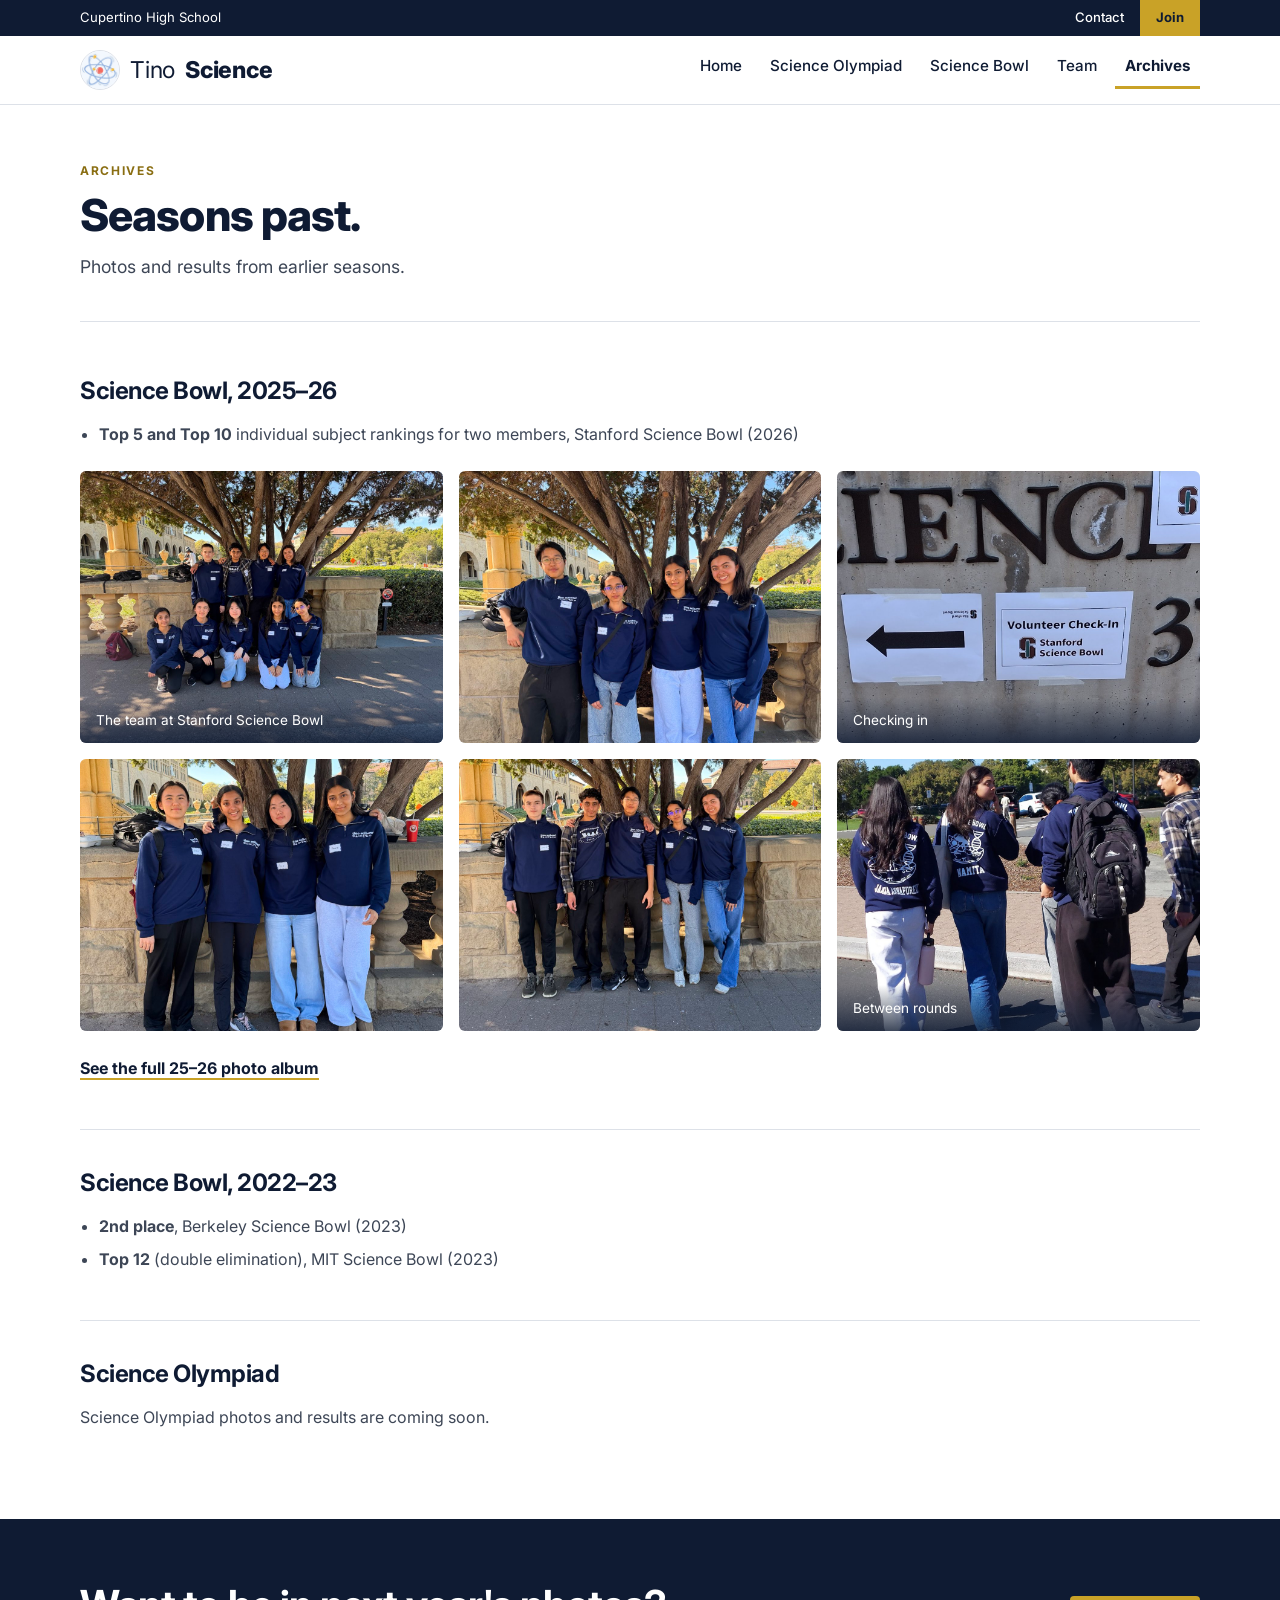
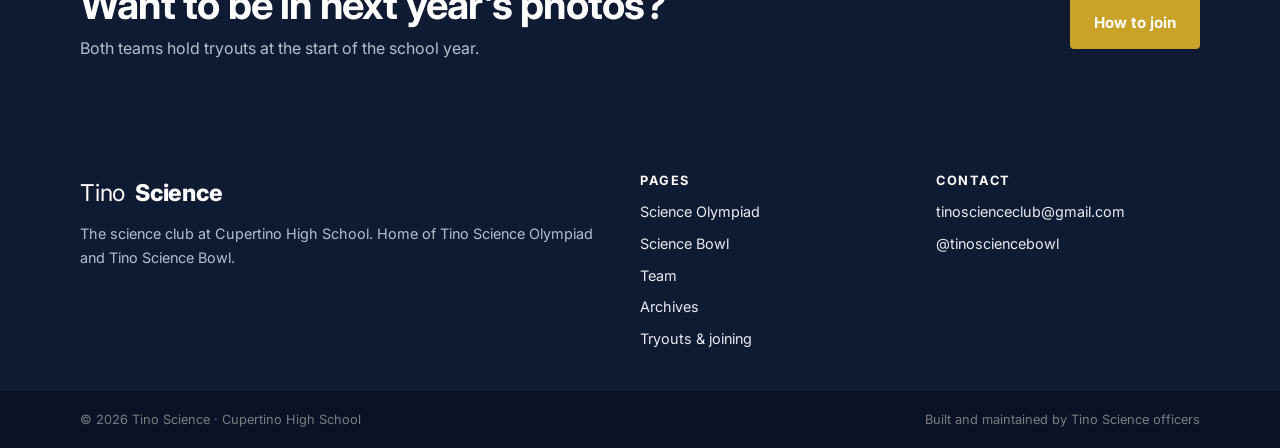
==== archive.html @ e466d583 "Rebuild site" ====
<!DOCTYPE html>
<html lang="en">
<head>
  <meta charset="UTF-8">
  <meta name="viewport" content="width=device-width, initial-scale=1">
  <title>Archives — Tino Science</title>
  <meta name="description" content="Photos and results from past Tino Science Olympiad and Tino Science Bowl seasons.">
  <meta name="theme-color" content="#0F1B33">
  <link rel="icon" href="images/logo.jpg">
  <link rel="preconnect" href="https://fonts.googleapis.com">
  <link rel="preconnect" href="https://fonts.gstatic.com" crossorigin>
  <link href="https://fonts.googleapis.com/css2?family=Inter:wght@400;500;600;700;800&display=swap" rel="stylesheet">
  <link rel="stylesheet" href="style.css">
</head>
<body id="top">
  <a class="skip-link" href="#main">Skip to content</a>

  <!-- TOP BAR (same on every page) -->
  <div class="topbar">
    <div class="container">
      <span>Cupertino High School</span>
      <div class="topbar-links">
        <a href="index.html#contact">Contact</a>
        <a class="topbar-cta" href="index.html#join">Join</a>
      </div>
    </div>
  </div>

  <!-- NAVIGATION (same on every page) -->
  <header class="nav">
    <div class="container">
      <a class="brand" href="index.html"><img src="images/logo-mark.jpg" alt="" width="40" height="40">Tino<span>Science</span></a>
      <button class="nav-toggle" aria-expanded="false" aria-controls="nav-links" aria-label="Open menu">
        <svg width="22" height="22" viewBox="0 0 24 24" fill="none" stroke="currentColor" stroke-width="2" stroke-linecap="round" aria-hidden="true"><path d="M4 7h16M4 12h16M4 17h16"/></svg>
      </button>
      <ul class="nav-links" id="nav-links">
        <li><a href="index.html">Home</a></li>
        <li><a href="scioly.html">Science Olympiad</a></li>
        <li><a href="scibowl.html">Science Bowl</a></li>
        <li><a href="team.html">Team</a></li>
        <li><a href="archive.html">Archives</a></li>
      </ul>
    </div>
  </header>

  <main id="main">

    <section class="page-hero">
      <div class="container">
        <span class="eyebrow">Archives</span>
        <h1>Seasons past.</h1>
        <p class="lead">Photos and results from earlier seasons.</p>
      </div>
    </section>

    <!-- =====================================================================
         ARCHIVES
         To add a photo: put it in images/archive/, then copy one
         <figure class="media reveal"> block and change the file name, the alt
         text (a short description) and the caption.
         To start a new season: copy a whole <div class="season"> block and put
         it above the older one, so the newest season is first.
         ===================================================================== -->
    <section class="section" id="archives">
      <div class="container">
        <div class="season">
          <h3 class="season-title reveal">Science Bowl, 2025–26</h3>
          <ul class="results reveal">
            <li><strong>Top 5 and Top 10</strong> individual subject rankings for two members, Stanford Science Bowl (2026)</li>
          </ul>
          <div class="gallery">
            <figure class="media reveal">
              <img src="images/archive/scibowl-2025-26-1.jpg" alt="The full Tino Science Bowl team posing under a tree at Stanford" loading="lazy">
              <figcaption>The team at Stanford Science Bowl</figcaption>
            </figure>
            <figure class="media reveal">
              <img src="images/archive/scibowl-2025-26-2.jpg" alt="Four Science Bowl teammates at Stanford" loading="lazy">
            </figure>
            <figure class="media reveal">
              <img src="images/archive/scibowl-2025-26-3.jpg" alt="Check-in sign for Stanford Science Bowl" loading="lazy">
              <figcaption>Checking in</figcaption>
            </figure>
            <figure class="media reveal">
              <img src="images/archive/scibowl-2025-26-4.jpg" alt="Four Science Bowl teammates under a tree at Stanford" loading="lazy">
            </figure>
            <figure class="media reveal">
              <img src="images/archive/scibowl-2025-26-5.jpg" alt="Five Science Bowl teammates in team hoodies" loading="lazy">
            </figure>
            <figure class="media reveal">
              <img src="images/archive/scibowl-2025-26-6.jpg" alt="Science Bowl members walking across the Stanford campus" loading="lazy">
              <figcaption>Between rounds</figcaption>
            </figure>
          </div>
          <p class="mt reveal"><a class="text-link" href="https://photos.google.com/share/AF1QipPRw6fJWBHXwV3l6jkRcLq7lspEbmwHBP2TqQ3tPfO1cBeeo_zthqMibWebgeDmLA?key=ZldOTDJJR3c3TWlrRG9WNlUzcWRQRk1ZWjJ6bW93" target="_blank" rel="noopener">See the full 25–26 photo album</a></p>
        </div>

        <div class="season reveal">
          <h3 class="season-title">Science Bowl, 2022–23</h3>
          <ul class="results">
            <li><strong>2nd place</strong>, Berkeley Science Bowl (2023)</li>
            <li><strong>Top 12</strong> (double elimination), MIT Science Bowl (2023)</li>
          </ul>
        </div>

        <!-- Science Olympiad photos and past results still needed from the club.
             When they arrive, replace the paragraph below with a results list
             and a <div class="gallery"> like the Science Bowl one above. -->
        <div class="season reveal">
          <h3 class="season-title">Science Olympiad</h3>
          <p>Science Olympiad photos and results are coming soon.</p>
        </div>
      </div>
    </section>

    <section class="cta-band on-navy">
      <div class="container">
        <div>
          <h2>Want to be in next year's photos?</h2>
          <p>Both teams hold tryouts at the start of the school year.</p>
        </div>
        <a class="btn btn-primary" href="index.html#join">How to join</a>
      </div>
    </section>

  </main>

  <!-- FOOTER (same on every page) -->
  <footer class="footer">
    <div class="container">
      <div class="footer-grid">
        <div>
          <a class="brand" href="index.html">Tino<span>Science</span></a>
          <p>The science club at Cupertino High School. Home of Tino Science Olympiad and Tino Science Bowl.</p>
        </div>
        <div>
          <h4>Pages</h4>
          <ul>
            <li><a href="scioly.html">Science Olympiad</a></li>
            <li><a href="scibowl.html">Science Bowl</a></li>
            <li><a href="team.html">Team</a></li>
            <li><a href="archive.html">Archives</a></li>
            <li><a href="index.html#join">Tryouts &amp; joining</a></li>
          </ul>
        </div>
        <div>
          <h4>Contact</h4>
          <ul>
            <li><a href="mailto:tinoscienceclub@gmail.com">tinoscienceclub@gmail.com</a></li>
            <li><a href="https://www.instagram.com/tinosciencebowl" target="_blank" rel="noopener">@tinosciencebowl</a></li>
          </ul>
        </div>
      </div>
      <div class="footer-bottom">
        <span>© <span data-year>2026</span> Tino Science · Cupertino High School</span>
        <span>Built and maintained by Tino Science officers</span>
      </div>
    </div>
  </footer>

  <script src="script.js"></script>
</body>
</html>
---- style.css ----
/* ==========================================================================
   Tino Science — site styles
   Everything in :root is a "design token". Change a value here and it
   updates on every page. To switch the accent from gold to teal, change
   --accent to #1F8A8A and --accent-text to #176B6B.
   ========================================================================== */
:root {
  --navy: #0F1B33;
  --navy-2: #182847;          /* slightly lighter navy, used in gradients */
  --bg: #FFFFFF;
  --surface: #FFFFFF;
  --border: #DDE1E8;
  --text: #3D4656;
  --heading: #0F1B33;
  --accent: #C9A227;          /* gold. Alternative: teal #1F8A8A */
  --accent-text: #8A6E12;     /* darker gold for small text on light backgrounds */
  --accent-soft: rgba(201, 162, 39, 0.14);
  --on-navy-muted: #B6BFD1;   /* body text on navy */
  --radius: 6px;
  --max: 1120px;
  --font-head: "Inter", system-ui, sans-serif;
  --font-body: "Inter", system-ui, sans-serif;
}

*, *::before, *::after { box-sizing: border-box; }

html { scroll-behavior: smooth; }

/* Leave room for the sticky nav when a menu link scrolls to a section */
section[id] { scroll-margin-top: 72px; }

body {
  margin: 0;
  font-family: var(--font-body);
  font-size: 1rem;
  line-height: 1.65;
  color: var(--text);
  background: var(--bg);
  -webkit-font-smoothing: antialiased;
}

img { max-width: 100%; display: block; }

a { color: var(--heading); }

h1, h2, h3, h4 {
  font-family: var(--font-head);
  color: var(--heading);
  line-height: 1.12;
  margin: 0 0 0.5em;
  letter-spacing: -0.015em;
}
h1 { font-size: clamp(2.5rem, 6vw, 4.5rem); line-height: 1.02; font-weight: 700; }
h2 { font-size: clamp(1.75rem, 3.2vw, 2.5rem); font-weight: 700; }
h3 { font-size: 1.25rem; font-weight: 700; }
p  { margin: 0 0 1em; }
ul { padding-left: 1.2em; }
li { margin-bottom: 0.4em; }

.container {
  width: min(var(--max), 100% - 32px);
  margin-inline: auto;
}

.section { padding: 72px 0; }
.section + .section { padding-top: 0; }
.section-head { max-width: 640px; margin-bottom: 36px; }
.section-head p { font-size: 1.05rem; }

/* Small uppercase label above headings */
.eyebrow {
  display: block;
  font-family: var(--font-body);
  font-size: 0.75rem;
  font-weight: 700;
  letter-spacing: 0.14em;
  text-transform: uppercase;
  color: var(--accent-text);
  margin-bottom: 12px;
}
.on-navy .eyebrow { color: var(--accent); }

/* Skip link for keyboard users */
.skip-link {
  position: absolute; left: -999px; top: 8px;
  background: var(--accent); color: var(--navy);
  padding: 8px 12px; border-radius: 8px; z-index: 100;
}
.skip-link:focus { left: 8px; }

/* --------------------------------------------------------------------------
   Navigation
   -------------------------------------------------------------------------- */
.nav {
  background: var(--navy);
  position: sticky;
  top: 0;
  z-index: 50;
  border-bottom: 1px solid rgba(255, 255, 255, 0.08);
}
.nav .container {
  display: flex;
  align-items: center;
  justify-content: space-between;
  min-height: 64px;
  gap: 16px;
}
.brand {
  font-family: var(--font-head);
  font-weight: 700;
  font-size: 1.3rem;
  color: #fff;
  text-decoration: none;
  letter-spacing: -0.01em;
  display: flex;
  align-items: center;
  gap: 10px;
}
.brand span { color: var(--accent); }
.brand img { width: 30px; height: 30px; border-radius: 50%; }

.nav-links {
  display: flex;
  align-items: center;
  gap: 4px;
  list-style: none;
  margin: 0;
  padding: 0;
}
.nav-links a {
  display: inline-block;
  color: #E8ECF4;
  text-decoration: none;
  font-weight: 500;
  font-size: 0.95rem;
  padding: 8px 12px;
  border-radius: 8px;
}
.nav-links a:hover { color: #fff; background: rgba(255, 255, 255, 0.07); }
.nav-links a[aria-current] { color: var(--accent); }
.nav-links .nav-cta a {
  margin-left: 8px;
  background: var(--accent);
  color: var(--navy);
  font-weight: 700;
  padding: 9px 16px;
  border-radius: 999px;
}
.nav-links .nav-cta a:hover { background: #d9b33a; }

.nav-toggle {
  display: none;
  background: none;
  border: 1px solid rgba(255, 255, 255, 0.25);
  color: #fff;
  border-radius: 8px;
  padding: 8px 10px;
  cursor: pointer;
}
.nav-toggle svg { display: block; }

/* --------------------------------------------------------------------------
   Buttons
   -------------------------------------------------------------------------- */
.btn {
  display: inline-flex;
  align-items: center;
  gap: 8px;
  font-family: var(--font-body);
  font-weight: 700;
  font-size: 0.95rem;
  padding: 13px 24px;
  border-radius: 999px;
  text-decoration: none;
  border: 2px solid transparent;
  cursor: pointer;
  transition: transform 0.15s ease, background 0.15s ease;
}
.btn:hover { transform: translateY(-1px); }
.btn-primary { background: var(--accent); color: var(--navy); }
.btn-primary:hover { background: #d9b33a; }
.btn-outline { border-color: var(--navy); color: var(--navy); background: transparent; }
.btn-outline:hover { background: var(--navy); color: #fff; }
.on-navy .btn-outline { border-color: rgba(255, 255, 255, 0.5); color: #fff; }
.on-navy .btn-outline:hover { background: #fff; color: var(--navy); }

.text-link {
  font-weight: 700;
  color: var(--heading);
  text-decoration: none;
  border-bottom: 2px solid var(--accent);
}
.text-link:hover { color: var(--accent-text); }

/* --------------------------------------------------------------------------
   Hero (homepage)
   -------------------------------------------------------------------------- */
.on-navy { background: var(--navy); color: var(--on-navy-muted); }
.on-navy h1, .on-navy h2, .on-navy h3 { color: #fff; }
.on-navy a { color: #fff; }

.hero {
  position: relative;
  overflow: hidden;
  background:
    radial-gradient(60% 60% at 82% 40%, rgba(201, 162, 39, 0.16) 0%, rgba(201, 162, 39, 0) 70%),
    linear-gradient(180deg, var(--navy) 0%, var(--navy-2) 100%);
}
.hero-grid {
  display: grid;
  grid-template-columns: 1.1fr 0.9fr;
  align-items: center;
  gap: 48px;
  padding: 72px 0 56px;
}
.hero-copy p.lead {
  font-size: 1.1rem;
  max-width: 560px;
  margin: 24px 0 28px;
}
.hero-actions { display: flex; flex-wrap: wrap; align-items: center; gap: 16px; }
.icon-links { display: flex; gap: 8px; margin-left: 4px; }
.icon-links a {
  display: inline-flex;
  width: 44px; height: 44px;
  align-items: center; justify-content: center;
  border-radius: 50%;
  border: 1px solid rgba(255, 255, 255, 0.25);
  color: #fff;
}
.icon-links a:hover { background: rgba(255, 255, 255, 0.1); border-color: var(--accent); color: var(--accent); }
.icon-links svg { width: 20px; height: 20px; }

/* 3D element container. On phones this is hidden (see media queries). */
.hero-visual {
  position: relative;
  width: 100%;
  max-width: 520px;
  aspect-ratio: 1 / 1;
  margin-inline: auto;
  touch-action: none;
}
.hero-visual canvas { display: block; width: 100% !important; height: 100% !important; cursor: grab; }
.hero-visual canvas:active { cursor: grabbing; }
.hero-visual .atom-fallback { display: none; width: 100%; height: 100%; }
.hero-visual.is-fallback .atom-fallback { display: block; }
.hero-visual .hint {
  position: absolute; bottom: -4px; left: 50%; transform: translateX(-50%);
  font-size: 0.72rem; letter-spacing: 0.08em; text-transform: uppercase;
  color: rgba(255, 255, 255, 0.4);
  white-space: nowrap;
}
.hero-visual.is-fallback .hint { display: none; }

/* Stats row, sits at the bottom of the hero */
.stats {
  display: grid;
  grid-template-columns: repeat(4, 1fr);
  gap: 24px;
  padding: 32px 0 56px;
  border-top: 1px solid rgba(255, 255, 255, 0.12);
}
.stat-number {
  font-family: var(--font-head);
  font-weight: 700;
  font-size: clamp(1.8rem, 3vw, 2.4rem);
  color: var(--accent);
  line-height: 1;
  margin-bottom: 6px;
}
.stat-label { font-size: 0.9rem; color: var(--on-navy-muted); }

/* --------------------------------------------------------------------------
   Page hero (sub-pages)
   -------------------------------------------------------------------------- */
.page-hero {
  background: linear-gradient(180deg, var(--navy) 0%, var(--navy-2) 100%);
  padding: 64px 0 56px;
}
.page-hero h1 { font-size: clamp(2.2rem, 5vw, 3.6rem); }
.page-hero .lead { font-size: 1.1rem; max-width: 640px; margin: 16px 0 0; }
.page-hero .hero-actions { margin-top: 28px; }

/* --------------------------------------------------------------------------
   Cards and grids
   -------------------------------------------------------------------------- */
.card {
  background: var(--surface);
  border: 1px solid var(--border);
  border-radius: var(--radius);
  padding: 28px;
}
.card h3 { margin-top: 0; }
.card > :last-child { margin-bottom: 0; }

.grid-2 { display: grid; grid-template-columns: repeat(2, 1fr); gap: 24px; }
.grid-3 { display: grid; grid-template-columns: repeat(3, 1fr); gap: 24px; }
.grid-4 { display: grid; grid-template-columns: repeat(4, 1fr); gap: 24px; }

/* Team cards on the homepage */
.team-card { padding: 0; overflow: hidden; display: flex; flex-direction: column; }
.team-card .media { aspect-ratio: 16 / 10; }
.team-card .card-body { padding: 28px; display: flex; flex-direction: column; flex: 1; }
.team-card .card-body p { flex: 1; }
.team-card h3 { font-size: 1.5rem; }

/* Image box. If the image file is missing, a placeholder shows instead. */
.media {
  position: relative;
  background: linear-gradient(135deg, #1a2a4d, #0F1B33);
  overflow: hidden;
  border-radius: var(--radius);
}
.media img { width: 100%; height: 100%; object-fit: cover; }
.media.is-missing img { display: none; }
.media.is-missing::after {
  content: attr(data-placeholder);
  position: absolute; inset: 0;
  display: flex; align-items: center; justify-content: center;
  text-align: center; padding: 24px;
  color: rgba(255, 255, 255, 0.6);
  font-size: 0.85rem; letter-spacing: 0.06em; text-transform: uppercase;
}
.media.is-missing::before {
  content: "";
  position: absolute; inset: 0;
  background-image:
    radial-gradient(circle at 70% 30%, rgba(201, 162, 39, 0.25), transparent 45%);
}
.team-card .media { border-radius: 0; }
figure.media { margin: 0; }
figure.media figcaption {
  position: absolute; left: 0; right: 0; bottom: 0;
  padding: 12px 16px;
  background: linear-gradient(transparent, rgba(15, 27, 51, 0.8));
  color: #fff; font-size: 0.85rem;
}
.photo-16x9 { aspect-ratio: 16 / 9; }

/* Feature list cards (e.g. "Why join") */
.feature { display: flex; gap: 16px; align-items: flex-start; }
.feature .num {
  flex: 0 0 40px; height: 40px;
  display: flex; align-items: center; justify-content: center;
  border-radius: 50%;
  background: var(--accent-soft);
  color: var(--accent-text);
  font-family: var(--font-head); font-weight: 700;
}
.feature h3 { font-size: 1.05rem; margin-bottom: 4px; }
.feature p { font-size: 0.95rem; margin: 0; }

/* Upcoming competitions */
.event { display: flex; flex-direction: column; gap: 10px; }
.event .when {
  font-family: var(--font-head); font-weight: 700; font-size: 1.1rem; color: var(--accent-text);
}
.event h3 { font-size: 1.15rem; margin: 0; }
.event p { margin: 0; font-size: 0.95rem; }
.pill {
  display: inline-block;
  font-size: 0.72rem; font-weight: 700; letter-spacing: 0.08em; text-transform: uppercase;
  padding: 4px 10px; border-radius: 999px;
  background: var(--accent-soft); color: var(--accent-text);
  align-self: flex-start;
}
.pill.navy { background: var(--navy); color: #fff; }

/* Competition table */
.table-wrap { overflow-x: auto; }
table.schedule {
  width: 100%;
  border-collapse: collapse;
  font-size: 0.95rem;
  min-width: 520px;
}
table.schedule th, table.schedule td {
  text-align: left;
  padding: 14px 16px;
  border-bottom: 1px solid var(--border);
  vertical-align: top;
}
table.schedule th {
  font-size: 0.75rem; letter-spacing: 0.1em; text-transform: uppercase;
  color: var(--accent-text);
}
table.schedule tr:last-child td { border-bottom: 0; }
table.schedule td:first-child { font-weight: 600; color: var(--heading); white-space: nowrap; }

/* Officers */
.officer-grid { display: grid; grid-template-columns: repeat(auto-fill, minmax(170px, 1fr)); gap: 20px; }
.officer { text-align: center; padding: 24px 16px; }
.avatar {
  width: 72px; height: 72px;
  margin: 0 auto 14px;
  border-radius: 50%;
  background: var(--navy);
  color: var(--accent);
  display: flex; align-items: center; justify-content: center;
  font-family: var(--font-head); font-weight: 700; font-size: 1.3rem;
  overflow: hidden;
}
.avatar img { width: 100%; height: 100%; object-fit: cover; }
.officer h3 { font-size: 1rem; margin-bottom: 2px; }
.officer .role { font-size: 0.85rem; margin: 0; }

/* Contact */
.contact-list { list-style: none; padding: 0; margin: 0; }
.contact-list li { display: flex; gap: 12px; align-items: flex-start; margin-bottom: 12px; }
.contact-list svg { width: 20px; height: 20px; flex: 0 0 20px; margin-top: 3px; color: var(--accent-text); }
.contact-list a { text-decoration: none; font-weight: 600; }
.contact-list a:hover { text-decoration: underline; }
.contact-list .label { display: block; font-size: 0.8rem; color: var(--text); }

/* Long-form text blocks on team pages */
.prose { max-width: 720px; }
.prose p { font-size: 1.05rem; }
.prose h2 { margin-top: 0; }

/* Callout box */
.callout {
  border-left: 4px solid var(--accent);
  background: var(--surface);
  border-radius: 0 var(--radius) var(--radius) 0;
  padding: 20px 24px;
}
.callout p:last-child { margin-bottom: 0; }

/* Timeline on the join page */
.timeline { list-style: none; padding: 0; margin: 0; display: grid; gap: 0; }
.timeline li { display: grid; grid-template-columns: 24px 1fr; gap: 16px; padding-bottom: 28px; position: relative; }
.timeline li::before {
  content: ""; width: 14px; height: 14px; border-radius: 50%;
  background: var(--accent); margin-top: 6px; grid-column: 1; justify-self: center;
  box-shadow: 0 0 0 4px var(--accent-soft);
}
.timeline li::after {
  content: ""; position: absolute; left: 11px; top: 24px; bottom: 0; width: 2px; background: var(--border);
}
.timeline li:last-child::after { display: none; }
.timeline h3 { font-size: 1.05rem; margin-bottom: 2px; }
.timeline p { margin: 0; font-size: 0.95rem; }
.timeline .when { font-size: 0.78rem; font-weight: 700; letter-spacing: 0.1em; text-transform: uppercase; color: var(--accent-text); }

/* FAQ */
details.faq { border-bottom: 1px solid var(--border); padding: 18px 0; }
details.faq summary {
  cursor: pointer; font-weight: 700; color: var(--heading); font-family: var(--font-head); font-size: 1.05rem;
  list-style: none; display: flex; justify-content: space-between; align-items: center; gap: 16px;
}
details.faq summary::-webkit-details-marker { display: none; }
details.faq summary::after { content: "+"; color: var(--accent-text); font-size: 1.4rem; line-height: 1; }
details.faq[open] summary::after { content: "–"; }
details.faq p { margin: 12px 0 0; }

/* CTA band */
.cta-band { padding: 64px 0; }
.cta-band .container { display: flex; flex-wrap: wrap; align-items: center; justify-content: space-between; gap: 24px; }
.cta-band h2 { margin: 0 0 8px; }
.cta-band p { margin: 0; max-width: 520px; }

/* --------------------------------------------------------------------------
   Footer
   -------------------------------------------------------------------------- */
.footer { background: var(--navy); color: var(--on-navy-muted); padding: 48px 0 28px; font-size: 0.9rem; }
.footer-grid { display: grid; grid-template-columns: 2fr 1fr 1fr; gap: 32px; margin-bottom: 32px; }
.footer h4 { color: #fff; font-size: 0.8rem; letter-spacing: 0.12em; text-transform: uppercase; margin-bottom: 12px; }
.footer ul { list-style: none; padding: 0; margin: 0; }
.footer li { margin-bottom: 8px; }
.footer a { color: #E8ECF4; text-decoration: none; }
.footer a:hover { color: var(--accent); }
.footer .brand { margin-bottom: 10px; }
.footer-bottom {
  border-top: 1px solid rgba(255, 255, 255, 0.1);
  padding-top: 20px;
  display: flex; flex-wrap: wrap; justify-content: space-between; gap: 8px;
  font-size: 0.8rem;
  color: rgba(255, 255, 255, 0.45);
}

/* --------------------------------------------------------------------------
   Responsive
   -------------------------------------------------------------------------- */
@media (max-width: 960px) {
  .hero-grid { grid-template-columns: 1fr; gap: 32px; padding-top: 56px; }
  .hero-visual { max-width: 380px; }
  .grid-3, .grid-4 { grid-template-columns: repeat(2, 1fr); }
  .footer-grid { grid-template-columns: 1fr 1fr; }
}

@media (max-width: 720px) {
  .section { padding: 56px 0; }
  .nav-toggle { display: inline-flex; }
  .nav-links {
    display: none;
    position: absolute; left: 0; right: 0; top: 100%;
    flex-direction: column; align-items: stretch;
    background: var(--navy);
    padding: 8px 16px 16px;
    border-bottom: 1px solid rgba(255, 255, 255, 0.1);
  }
  .nav-links.open { display: flex; }
  .nav-links a { padding: 12px; }
  .nav-links .nav-cta a { margin: 8px 0 0; text-align: center; }

  /* The 3D element is hidden on phones to keep the page light and fast. */
  .hero-visual { display: none; }
  .hero-grid { padding: 48px 0 40px; }
  .stats { grid-template-columns: repeat(2, 1fr); padding: 28px 0 44px; }
  .grid-2, .grid-3, .grid-4 { grid-template-columns: 1fr; }
  .card { padding: 22px; }
  .team-card .card-body { padding: 22px; }
  .footer-grid { grid-template-columns: 1fr; gap: 24px; }
  .page-hero { padding: 48px 0 40px; }
}

@media (prefers-reduced-motion: reduce) {
  html { scroll-behavior: auto; }
  .btn:hover { transform: none; }
}

/* --------------------------------------------------------------------------
   Small extras
   -------------------------------------------------------------------------- */
.grid-5 { display: grid; grid-template-columns: repeat(5, 1fr); gap: 16px; }
.subject { text-align: center; padding: 20px 12px; }
.subject .avatar { font-size: 1.1rem; width: 56px; height: 56px; margin-bottom: 10px; }
.subject h3 { font-size: 0.95rem; margin: 0; }
.avatar.sm { width: 40px; height: 40px; font-size: 0.85rem; margin: 0; flex: 0 0 40px; }
.mt { margin-top: 24px; }

/* Archives page: one .season block per school year, with results and a photo grid */
.season + .season { margin-top: 48px; padding-top: 40px; border-top: 1px solid var(--border); }
.season-title { font-size: 1.5rem; margin-bottom: 16px; }
.results { margin: 0 0 24px; }
.gallery { display: grid; grid-template-columns: repeat(3, 1fr); gap: 16px; }
.gallery .media { aspect-ratio: 4 / 3; }
@media (max-width: 960px) { .gallery { grid-template-columns: repeat(2, 1fr); } }
@media (max-width: 500px) { .gallery { grid-template-columns: 1fr; } }
@media (max-width: 960px) { .grid-5 { grid-template-columns: repeat(3, 1fr); } }
@media (max-width: 720px) { .grid-5 { grid-template-columns: repeat(2, 1fr); } }

/* Keep the six nav links on one line on tablets and small laptops */
.nav-links a { white-space: nowrap; }
@media (min-width: 721px) and (max-width: 900px) {
  .nav-links { gap: 0; }
  .nav-links a { font-size: 0.85rem; padding: 8px 6px; }
  .nav-links .nav-cta a { padding: 8px 14px; margin-left: 6px; }
}

/* --------------------------------------------------------------------------
   Feature rows: one picture + one short description, side by side.
   Add class "flip" to put the picture on the left.
   -------------------------------------------------------------------------- */
.feature-row {
  display: grid;
  grid-template-columns: 5fr 7fr;
  align-items: center;
  gap: 56px;
  margin-bottom: 88px;
}
.feature-row.flip { grid-template-columns: 7fr 5fr; }
.feature-row.flip .feature-text { order: 2; }
.feature-text h3 { font-size: clamp(1.4rem, 2.4vw, 1.9rem); margin-bottom: 14px; }
.feature-text p, .feature-text li { font-size: 1.02rem; }
.feature-media {
  margin: 0;
  aspect-ratio: 4 / 3;
  border-radius: 24px;
  overflow: hidden;
  background: var(--navy);
  box-shadow: 0 24px 48px -24px rgba(15, 27, 51, 0.45);
}
.feature-media img { width: 100%; height: 100%; object-fit: cover; }

/* Navy number panel, used where there is no photo yet */
.stat-panel {
  display: flex; flex-direction: column; justify-content: center;
  padding: 40px 48px;
  background:
    radial-gradient(70% 70% at 85% 15%, rgba(201, 162, 39, 0.28), transparent 60%),
    linear-gradient(135deg, var(--navy-2), var(--navy));
}
.stat-big {
  font-family: var(--font-head); font-weight: 700; line-height: 1;
  font-size: clamp(4rem, 11vw, 8rem); letter-spacing: -0.03em;
  color: var(--accent);
}
.stat-small { margin-top: 16px; max-width: 320px; font-size: 1.1rem; color: #DFE6F5; }

.check-list { list-style: none; padding: 0; margin: 0 0 20px; }
.check-list li { position: relative; padding-left: 26px; margin-bottom: 8px; }
.check-list li::before {
  content: ""; position: absolute; left: 2px; top: 0.5em;
  width: 10px; height: 10px; border-radius: 50%; background: var(--accent);
}
.chips { list-style: none; padding: 0; margin: 0; display: flex; flex-wrap: wrap; gap: 8px; }
.chips li {
  margin: 0; padding: 6px 14px; border-radius: 999px;
  background: var(--accent-soft); color: var(--accent-text);
  font-weight: 700; font-size: 0.85rem;
}
.steps { padding-left: 1.2em; margin: 0; }
.steps li { margin-bottom: 12px; padding-left: 4px; }
.steps li::marker { font-family: var(--font-head); font-weight: 700; color: var(--accent-text); }
.faq-block { margin-top: 64px; }

/* --------------------------------------------------------------------------
   Scroll animations. Anything with class "reveal" fades and slides in when
   it scrolls into view. Pictures in feature rows slide in from their side.
   Only active when JavaScript runs (html.js) and motion is allowed.
   -------------------------------------------------------------------------- */
@media (prefers-reduced-motion: no-preference) {
  .js .reveal {
    opacity: 0;
    transform: translateY(28px);
    transition: opacity 0.7s ease, transform 0.7s cubic-bezier(0.2, 0.7, 0.2, 1);
  }
  .js .feature-media.reveal { transform: translateX(48px) scale(0.96); transition-delay: 0.12s; }
  .js .flip .feature-media.reveal { transform: translateX(-48px) scale(0.96); }
  .js .gallery .reveal:nth-child(3n+2) { transition-delay: 0.1s; }
  .js .gallery .reveal:nth-child(3n) { transition-delay: 0.2s; }
  .js .reveal.is-visible,
  .js .flip .feature-media.reveal.is-visible { opacity: 1; transform: none; }

  /* Gold line that draws in under each feature label */
  .feature-text .eyebrow::after {
    content: ""; display: block; height: 2px; margin-top: 8px;
    width: 48px; background: var(--accent);
    transform-origin: left; transition: transform 0.6s ease 0.35s;
  }
  .js .feature-text.reveal .eyebrow::after { transform: scaleX(0); }
  .js .feature-text.reveal.is-visible .eyebrow::after { transform: scaleX(1); }

  .feature-media img, .gallery .media img { transition: transform 0.6s ease; }
  .feature-media:hover img, .gallery .media:hover img { transform: scale(1.04); }
}

@media (max-width: 960px) {
  .feature-row { gap: 32px; }
}
@media (max-width: 720px) {
  .feature-row { grid-template-columns: 1fr; gap: 20px; margin-bottom: 56px; }
  .feature-row.flip { grid-template-columns: 1fr; }
  .feature-row.flip .feature-text { order: 0; }
  .stat-panel { padding: 28px; aspect-ratio: 16 / 10; }
  .js .feature-media.reveal, .js .flip .feature-media.reveal { transform: translateY(28px); }
  .faq-block { margin-top: 40px; }
}

/* Stop sliding-in pictures from causing sideways scroll */
main { overflow-x: clip; }

/* Info cards on the homepage (when, where, advisor) */
.info h3 { font-size: 1.5rem; margin-bottom: 6px; }
.info p { font-size: 0.95rem; }

/* ==========================================================================
   Clean, institutional look: white pages, a slim navy top bar, a white menu
   bar, squared buttons and plain page titles.
   ========================================================================== */
h1, h2, h3, h4 { letter-spacing: -0.02em; }
h1 { font-weight: 800; }

/* Slim top bar with the school name and the Join button */
.topbar { background: var(--navy); color: #fff; font-size: 0.82rem; }
.topbar .container { display: flex; align-items: stretch; justify-content: space-between; min-height: 36px; }
.topbar span { display: flex; align-items: center; }
.topbar-links { display: flex; align-items: stretch; }
.topbar-links a { display: flex; align-items: center; padding: 0 16px; color: #fff; text-decoration: none; font-weight: 500; }
.topbar-links a:hover { text-decoration: underline; }
.topbar-links .topbar-cta { background: var(--accent); color: var(--navy); font-weight: 700; }

/* White menu bar */
.nav { background: #fff; border-bottom: 1px solid var(--border); }
.nav .container { min-height: 68px; }
.brand { color: var(--navy); font-weight: 400; font-size: 1.45rem; }
.brand span { color: var(--navy); font-weight: 800; }
.nav-links { gap: 8px; }
.nav-links a { color: var(--heading); border-radius: 0; padding: 8px 10px; border-bottom: 3px solid transparent; }
.nav-links a:hover { color: var(--heading); background: none; border-bottom-color: var(--border); }
.nav-links a[aria-current] { color: var(--heading); font-weight: 700; border-bottom-color: var(--accent); }
.nav-toggle { border-color: var(--border); color: var(--navy); }
.footer .brand, .footer .brand span { color: #fff; }

/* Squared buttons and tags */
.btn { border-radius: 4px; padding: 12px 22px; }
.pill, .chips li { border-radius: 4px; }
.feature-media { border-radius: 8px; box-shadow: none; }
.card { box-shadow: 0 1px 2px rgba(15, 27, 51, 0.04); }

/* Plain page title on the inner pages, with a rule underneath */
.page-hero { background: #fff; padding: 56px 0 0; }
.page-hero .container { padding-bottom: 40px; border-bottom: 1px solid var(--border); }
.page-hero h1 { font-size: clamp(2rem, 4vw, 2.75rem); margin-bottom: 0; }
.page-hero .lead { font-size: 1.1rem; margin-top: 14px; }
.page-hero + .section { padding-top: 56px; }

/* Links in running text: accent underline */
.prose a, .section p a, .steps a, .faq a { color: var(--heading); text-decoration: underline; text-decoration-color: var(--accent); text-decoration-thickness: 2px; text-underline-offset: 3px; }
.text-link { text-decoration: none !important; }

/* Footer: darker strip along the bottom */
.footer { padding-bottom: 0; }
.footer-bottom { margin: 0 calc(50% - 50vw); padding: 18px calc(50vw - 50%); background: #0A1325; border-top: 0; }

@media (max-width: 720px) {
  .nav-links { background: #fff; border-bottom: 1px solid var(--border); }
  .nav-links a { border-bottom: 0; border-left: 3px solid transparent; }
  .nav-links a[aria-current] { border-left-color: var(--accent); }
  .page-hero { padding-top: 40px; }
}

/* Science Olympiad logo panel (homepage) and logo beside the page title */
.logo-panel { background: #F3F6FB; border: 1px solid var(--border); display: flex; align-items: center; justify-content: center; padding: 48px; }
.logo-panel img { width: 100%; height: auto; max-width: 460px; object-fit: contain; }
.feature-media.logo-panel:hover img { transform: none; }
.hero-with-logo { display: flex; align-items: center; justify-content: space-between; gap: 48px; }
.hero-logo { width: 260px; height: auto; flex: 0 0 auto; }

/* Board listing all 23 Science Olympiad events, grouped by category */
.events-board { border: 1px solid var(--border); border-radius: 8px; padding: 28px 32px; background: #F8FAFC; }
.events-title { font-size: 1.15rem; margin-bottom: 20px; }
.event-group + .event-group { margin-top: 18px; padding-top: 18px; border-top: 1px solid var(--border); }
.event-group h5 { margin: 0 0 10px; font-size: 0.75rem; letter-spacing: 0.1em; text-transform: uppercase; color: var(--accent-text); font-family: var(--font-body); }
.events-board .chips li { background: #fff; border: 1px solid var(--border); color: var(--heading); font-weight: 600; }
@media (prefers-reduced-motion: no-preference) {
  .js .events-board.reveal { transform: translateX(48px); transition-delay: 0.12s; }
  .js .events-board.reveal.is-visible { transform: none; }
}
@media (max-width: 720px) {
  .hero-with-logo { flex-direction: column-reverse; align-items: flex-start; gap: 24px; }
  .hero-logo { width: 180px; }
  .logo-panel { padding: 28px; }
  .events-board { padding: 20px; }
  .js .events-board.reveal { transform: translateY(28px); }
}

.feature-row:has(.events-board) { align-items: start; }

/* Club logo next to the "Tino Science" name in the menu bar */
.nav .brand img { width: 40px; height: 40px; border-radius: 50%; border: 1px solid var(--border); }

/* --------------------------------------------------------------------------
   Moving glow behind the atom (homepage hero).
   Two soft gold circles are drawn with ::before and ::after, blurred, and
   slowly drifted around by the @keyframes animations below.
   -------------------------------------------------------------------------- */
.hero { background: linear-gradient(180deg, var(--navy) 0%, var(--navy-2) 100%); }
.hero > .container { position: relative; z-index: 1; }   /* keep text and atom above the glow */
.hero::before, .hero::after {
  content: "";
  position: absolute;
  border-radius: 50%;
  filter: blur(60px);
  pointer-events: none;
}
.hero::before {
  width: 520px; height: 520px;
  right: 6%; top: 8%;
  background: radial-gradient(circle, rgba(201, 162, 39, 0.38), rgba(201, 162, 39, 0) 70%);
  animation: glow-drift-a 16s ease-in-out infinite alternate;
}
.hero::after {
  width: 360px; height: 360px;
  right: 26%; top: 38%;
  background: radial-gradient(circle, rgba(240, 200, 90, 0.26), rgba(240, 200, 90, 0) 70%);
  animation: glow-drift-b 22s ease-in-out infinite alternate;
}
@keyframes glow-drift-a {
  0%   { transform: translate(0, 0) scale(1); }
  50%  { transform: translate(-90px, 50px) scale(1.15); }
  100% { transform: translate(40px, -40px) scale(0.95); }
}
@keyframes glow-drift-b {
  0%   { transform: translate(0, 0) scale(1); }
  50%  { transform: translate(120px, -60px) scale(0.9); }
  100% { transform: translate(-60px, 40px) scale(1.2); }
}
@media (prefers-reduced-motion: reduce) {
  .hero::before, .hero::after { animation: none; }
}
@media (max-width: 720px) {
  .hero::before { width: 320px; height: 320px; right: -80px; top: 0; }
  .hero::after { display: none; }
  .nav .brand img { width: 34px; height: 34px; }
}

/* --------------------------------------------------------------------------
   The 23 event tiles on the Science Olympiad page.
   One color per category. To change a color, edit the five lines below.
   -------------------------------------------------------------------------- */
.cat-life  { background: #2F6F68; }   /* Life, Personal & Social Science */
.cat-earth { background: #14335C; }   /* Earth and Space Science */
.cat-phys  { background: #B5412F; }   /* Physical Science & Chemistry */
.cat-tech  { background: #57602F; }   /* Technology & Engineering */
.cat-inq   { background: #5B3A6B; }   /* Inquiry & Nature of Science */

.events-intro { margin-bottom: 36px; }
.event-tiles {
  list-style: none; padding: 0; margin: 0 0 88px;
  display: grid; grid-template-columns: repeat(4, 1fr); gap: 4px;
}
.event-tile { margin: 0; padding: 28px 24px 24px; color: #fff; display: flex; flex-direction: column; }
.event-tile h3 { color: #fff; text-align: center; font-size: 1.3rem; margin-bottom: 10px; }
.event-about { text-align: center; font-weight: 600; font-size: 0.98rem; line-height: 1.45; margin: 0 0 18px; flex: 1; }
.event-meta { margin: 0; padding-top: 14px; border-top: 1px solid rgba(255, 255, 255, 0.55); font-size: 0.85rem; line-height: 1.6; color: rgba(255, 255, 255, 0.92); }
@media (prefers-reduced-motion: no-preference) {
  .js .event-tile.reveal { transition-duration: 0.5s; }
  .js .event-tile.reveal:nth-child(4n+2) { transition-delay: 0.07s; }
  .js .event-tile.reveal:nth-child(4n+3) { transition-delay: 0.14s; }
  .js .event-tile.reveal:nth-child(4n) { transition-delay: 0.21s; }
}
@media (max-width: 960px) { .event-tiles { grid-template-columns: repeat(2, 1fr); } }
@media (max-width: 520px) { .event-tiles { grid-template-columns: 1fr; margin-bottom: 56px; } }

/* Hero without the stats row: a little more room at the bottom */
.hero-grid { padding-bottom: 72px; }
@media (max-width: 720px) { .hero-grid { padding-bottom: 48px; } }

/* Clickable section titles (homepage team rows) */
.title-link { color: inherit; text-decoration: none; background: linear-gradient(var(--accent), var(--accent)) left bottom / 0 3px no-repeat; transition: background-size 0.3s ease; padding-bottom: 2px; }
.title-link::after { content: " \2192"; color: var(--accent-text); display: inline-block; transition: transform 0.2s ease; }
.title-link:hover, .title-link:focus-visible { background-size: 100% 3px; }
.title-link:hover::after { transform: translateX(4px); }

/* Science Bowl logo panel: white, with the required credit line underneath */
.logo-panel-white { background: #fff; flex-direction: column; gap: 20px; }
.logo-panel-white img { max-width: 380px; }
.logo-panel figcaption { font-size: 0.75rem; line-height: 1.5; color: var(--text); text-align: center; max-width: 420px; }
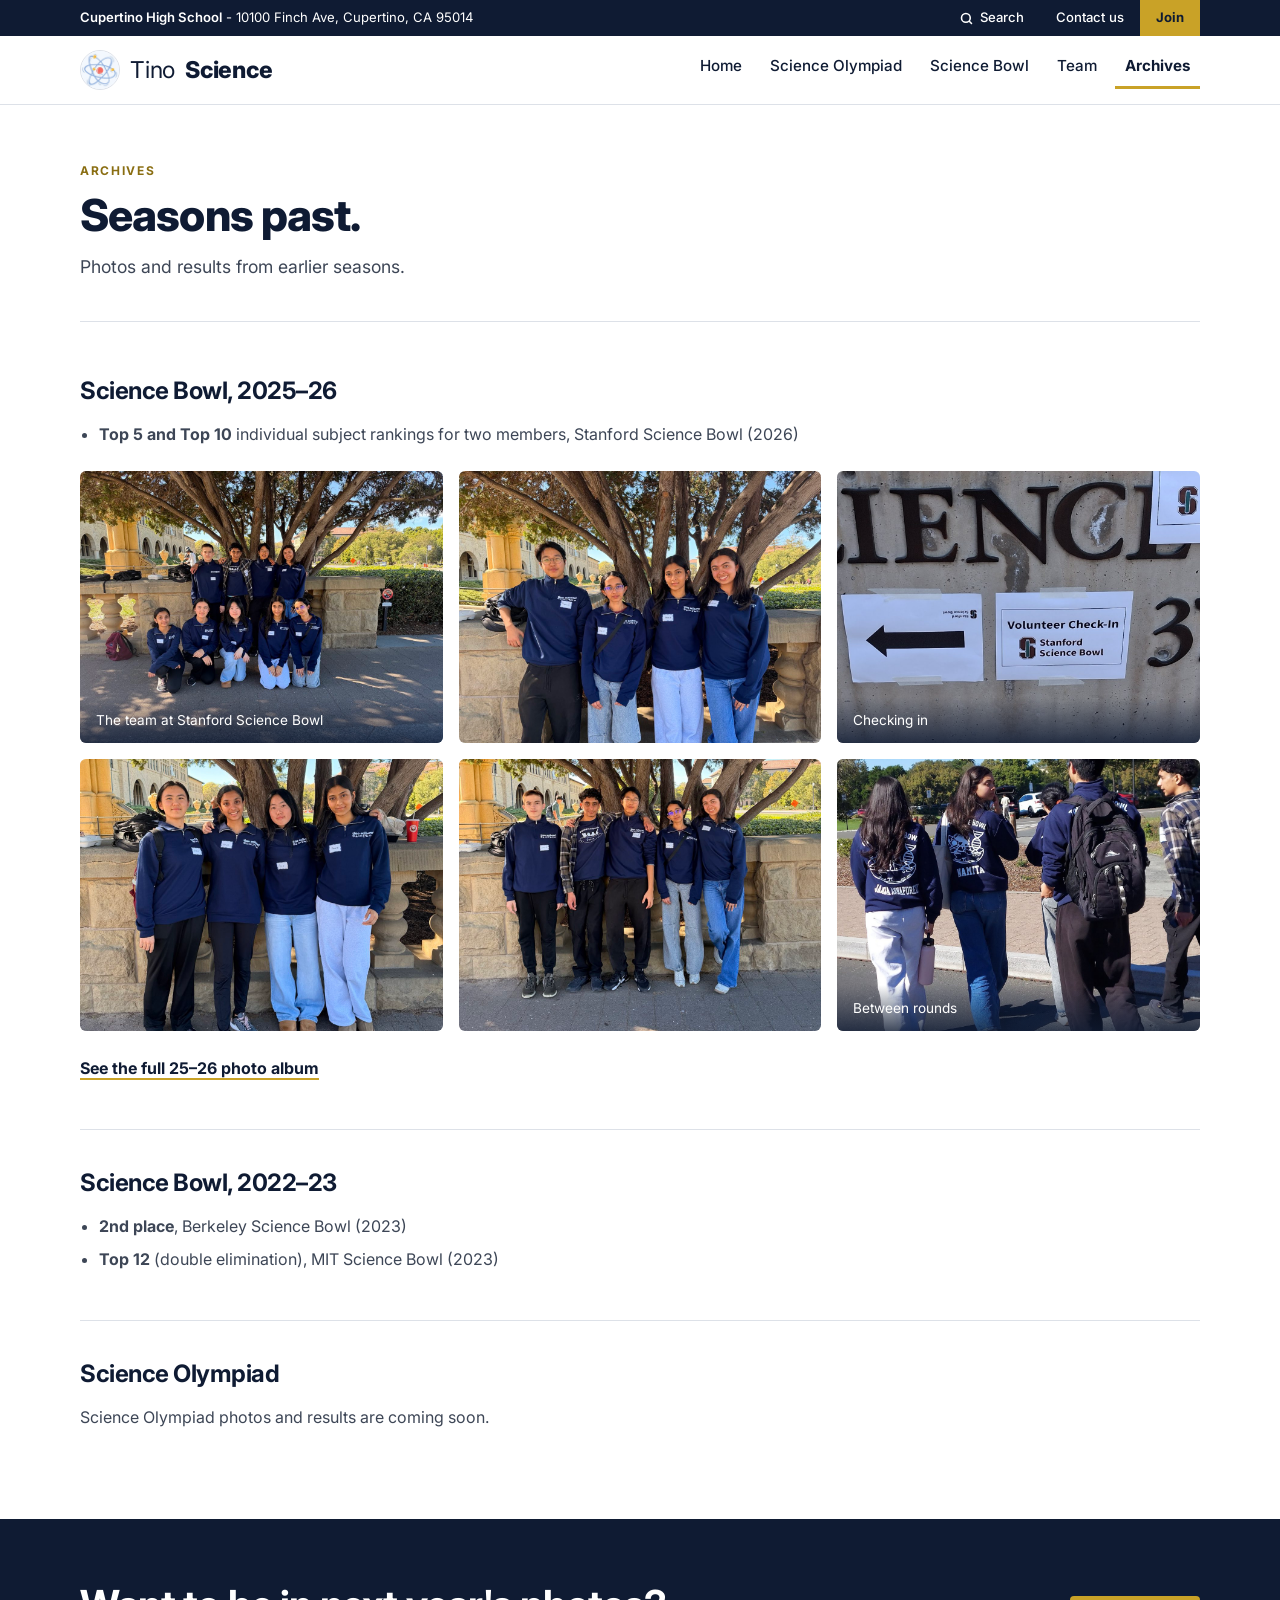
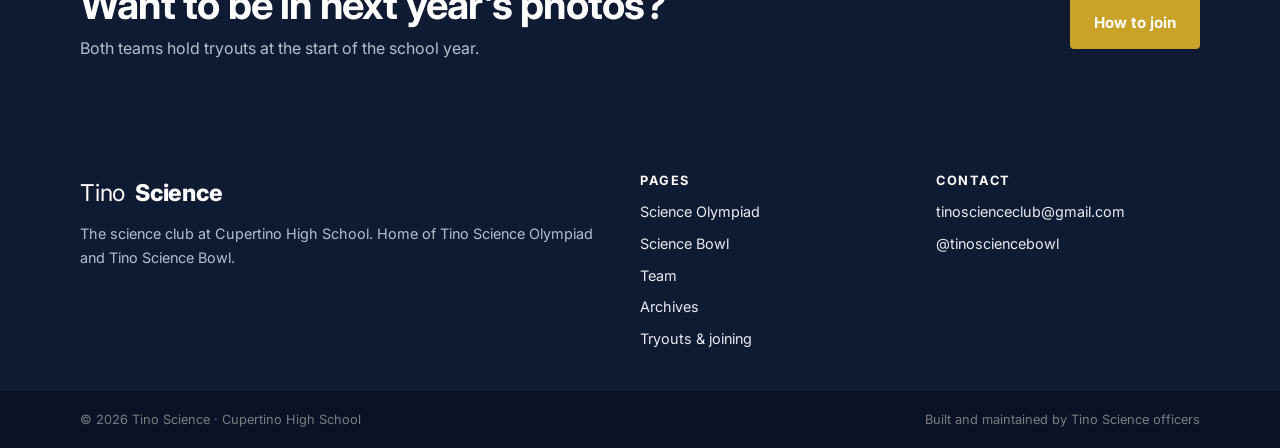
==== commit c63bfc80: "Add search, top bar links, event tiles and flat atom" ====
--- a/archive.html
+++ b/archive.html
@@ -18,11 +18,25 @@
   <!-- TOP BAR (same on every page) -->
   <div class="topbar">
     <div class="container">
-      <span>Cupertino High School</span>
+      <a class="topbar-school" href="https://chs.fuhsd.org/" target="_blank" rel="noopener">Cupertino High School<span class="topbar-address"> - 10100 Finch Ave, Cupertino, CA 95014</span></a>
       <div class="topbar-links">
-        <a href="index.html#contact">Contact</a>
+        <button class="topbar-search" type="button" aria-expanded="false" aria-controls="site-search">
+          <svg width="15" height="15" viewBox="0 0 24 24" fill="none" stroke="currentColor" stroke-width="2.5" stroke-linecap="round" aria-hidden="true"><circle cx="11" cy="11" r="7"/><path d="m20 20-3.5-3.5"/></svg>
+          Search
+        </button>
+        <a href="index.html#contact">Contact us</a>
         <a class="topbar-cta" href="index.html#join">Join</a>
       </div>
+    </div>
+  </div>
+
+  <!-- SEARCH PANEL: opens under the top bar when "Search" is clicked. script.js fills in the results. -->
+  <div class="search-panel" id="site-search" hidden>
+    <div class="container">
+      <label class="search-label" for="search-input">Search this site</label>
+      <input id="search-input" type="search" placeholder="Try &quot;tryouts&quot;, &quot;Room&quot; or &quot;Astronomy&quot;" autocomplete="off">
+      <p class="search-status" aria-live="polite"></p>
+      <ul class="search-results"></ul>
     </div>
   </div>
 
--- a/style.css
+++ b/style.css
@@ -116,7 +116,7 @@
   align-items: center;
   gap: 10px;
 }
-.brand span { color: var(--accent); }
+.brand span { color: var(--accent); font-weight: 1200; }
 .brand img { width: 30px; height: 30px; border-radius: 50%; }
 
 .nav-links {
@@ -675,13 +675,11 @@
 .nav { background: #fff; border-bottom: 1px solid var(--border); }
 .nav .container { min-height: 68px; }
 .brand { color: var(--navy); font-weight: 400; font-size: 1.45rem; }
-.brand span { color: var(--navy); font-weight: 800; }
 .nav-links { gap: 8px; }
 .nav-links a { color: var(--heading); border-radius: 0; padding: 8px 10px; border-bottom: 3px solid transparent; }
 .nav-links a:hover { color: var(--heading); background: none; border-bottom-color: var(--border); }
 .nav-links a[aria-current] { color: var(--heading); font-weight: 700; border-bottom-color: var(--accent); }
 .nav-toggle { border-color: var(--border); color: var(--navy); }
-.footer .brand, .footer .brand span { color: #fff; }
 
 /* Squared buttons and tags */
 .btn { border-radius: 4px; padding: 12px 22px; }
@@ -828,3 +826,54 @@
 .logo-panel-white { background: #fff; flex-direction: column; gap: 20px; }
 .logo-panel-white img { max-width: 380px; }
 .logo-panel figcaption { font-size: 0.75rem; line-height: 1.5; color: var(--text); text-align: center; max-width: 420px; }
+
+/* --------------------------------------------------------------------------
+   Top bar: school link, search, contact, join
+   -------------------------------------------------------------------------- */
+html { background: var(--navy); }          /* navy shows if the page is pulled past its top or bottom */
+body { background: #fff; }
+.topbar-school { display: flex; align-items: center; color: #fff; text-decoration: none; font-weight: 600; white-space: pre; }
+.topbar-school:hover { text-decoration: underline; }
+.topbar-address { font-weight: 400; }
+.topbar-search {
+  display: flex; align-items: center; gap: 6px;
+  padding: 0 16px; border: 0; background: none; color: #fff;
+  font: inherit; font-weight: 500; cursor: pointer;
+}
+.topbar-search:hover, .topbar-search[aria-expanded="true"] { background: rgba(255, 255, 255, 0.12); }
+
+.search-panel { background: var(--navy-2); color: #fff; padding: 20px 0 24px; }
+.search-label { display: block; font-size: 0.75rem; font-weight: 700; letter-spacing: 0.12em; text-transform: uppercase; color: var(--accent); margin-bottom: 8px; }
+.search-panel input {
+  width: 100%; padding: 12px 14px; font: inherit; font-size: 1rem;
+  border: 2px solid transparent; border-radius: 4px; background: #fff; color: var(--heading);
+}
+.search-panel input:focus { outline: none; border-color: var(--accent); }
+.search-status { margin: 10px 0 0; font-size: 0.85rem; color: var(--on-navy-muted); }
+.search-status:empty { display: none; }
+.search-results { list-style: none; margin: 12px 0 0; padding: 0; max-height: 50vh; overflow-y: auto; }
+.search-results li { margin: 0; }
+.search-results a {
+  display: block; padding: 10px 12px; border-radius: 4px;
+  color: #fff; text-decoration: none; border-top: 1px solid rgba(255, 255, 255, 0.1);
+}
+.search-results a:hover, .search-results a:focus-visible { background: rgba(255, 255, 255, 0.1); }
+.search-page { display: block; font-size: 0.72rem; font-weight: 700; letter-spacing: 0.1em; text-transform: uppercase; color: var(--accent); }
+.search-snippet { font-size: 0.95rem; }
+.search-results mark { background: var(--accent); color: var(--navy); padding: 0 2px; border-radius: 2px; }
+@media (max-width: 900px) { .topbar-address { display: none; } }
+@media (max-width: 520px) {
+  .topbar-search, .topbar-links a { padding: 0 10px; }
+}
+.topbar .topbar-address { display: inline; }
+@media (max-width: 900px) { .topbar .topbar-address { display: none; } }
+
+/* Logo panels: plain white, no box around them */
+.logo-panel { background: #fff; border: 0; }
+
+/* Flat atom picture in the hero */
+.hero-visual .atom-flat { display: block; width: 100%; height: 100%; }
+
+/* Site name: "Science" is the same colour as "Tino" (navy in the menu bar, white in the footer) */
+.brand span { color: inherit; font-weight: 800; }
+.footer .brand { color: #fff; }
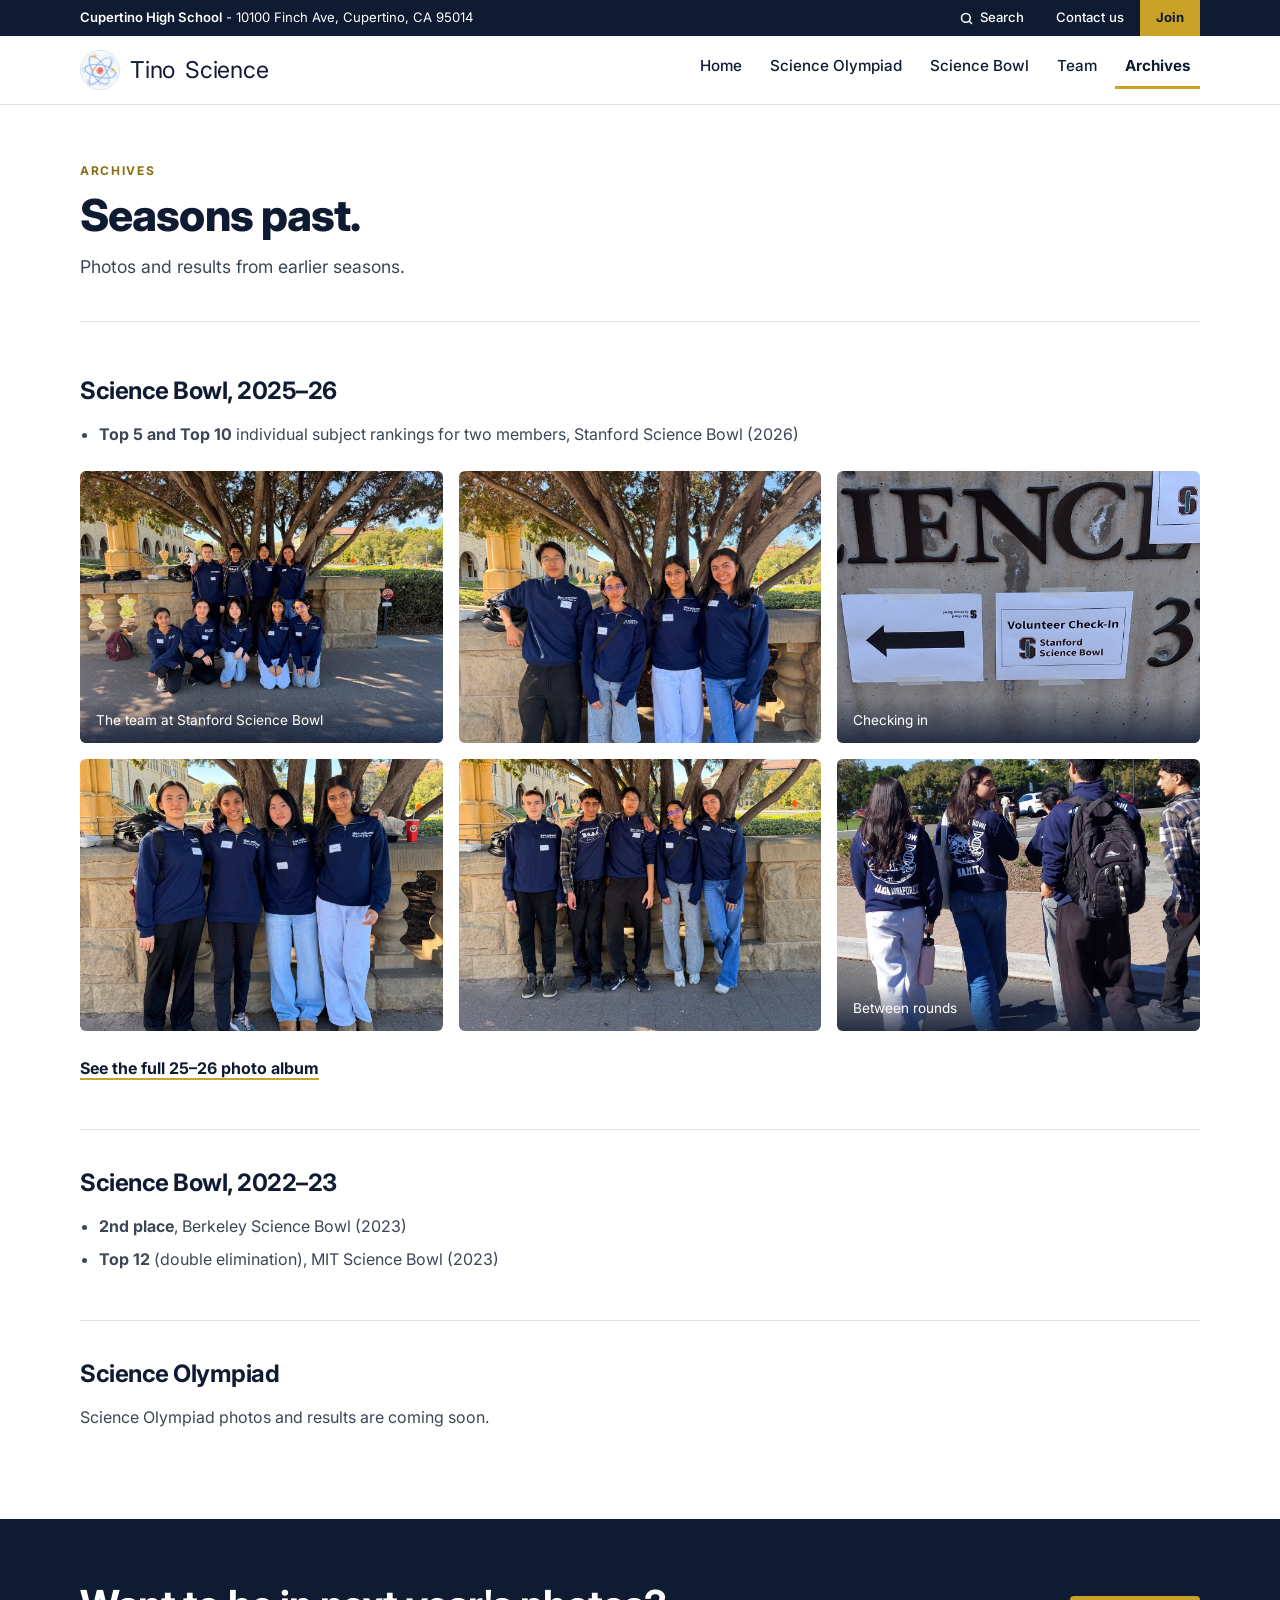
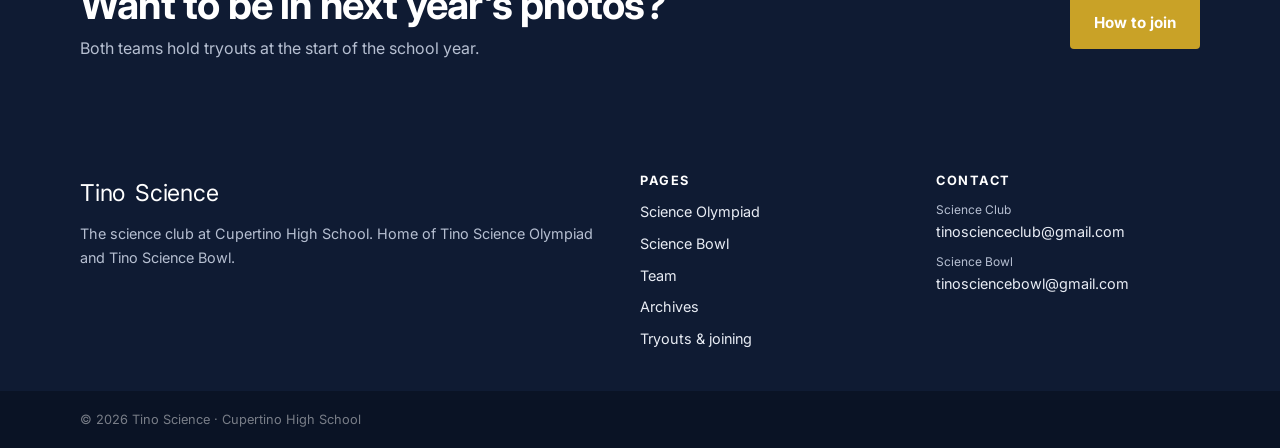
==== commit 166f7767: "Regroup officers, add field of science, update footer contacts" ====
--- a/archive.html
+++ b/archive.html
@@ -159,14 +159,13 @@
         <div>
           <h4>Contact</h4>
           <ul>
-            <li><a href="mailto:tinoscienceclub@gmail.com">tinoscienceclub@gmail.com</a></li>
-            <li><a href="https://www.instagram.com/tinosciencebowl" target="_blank" rel="noopener">@tinosciencebowl</a></li>
+            <li><span class="footer-label">Science Club</span><a href="mailto:tinoscienceclub@gmail.com">tinoscienceclub@gmail.com</a></li>
+            <li><span class="footer-label">Science Bowl</span><a href="mailto:tinosciencebowl@gmail.com">tinosciencebowl@gmail.com</a></li>
           </ul>
         </div>
       </div>
       <div class="footer-bottom">
         <span>© <span data-year>2026</span> Tino Science · Cupertino High School</span>
-        <span>Built and maintained by Tino Science officers</span>
       </div>
     </div>
   </footer>
--- a/style.css
+++ b/style.css
@@ -875,5 +875,44 @@
 .hero-visual .atom-flat { display: block; width: 100%; height: 100%; }
 
 /* Site name: "Science" is the same colour as "Tino" (navy in the menu bar, white in the footer) */
-.brand span { color: inherit; font-weight: 800; }
+.brand span { color: inherit; font-weight: inherit; }
 .footer .brand { color: #fff; }
+
+/* Homepage team rows: both rows use the same two equal columns so their edges line up */
+#teams .feature-row, #teams .feature-row.flip { grid-template-columns: 1fr 1fr; }
+#teams .logo-panel { padding: 24px 0; aspect-ratio: auto; min-height: 320px; }
+#teams .logo-panel img { max-width: 420px; }
+@media (max-width: 720px) {
+  #teams .feature-row, #teams .feature-row.flip { grid-template-columns: 1fr; }
+  #teams .logo-panel { min-height: 0; }
+}
+
+/* Homepage team descriptions: slightly thicker, larger and darker letters so they are easier to read */
+#teams .feature-text p { font-weight: 500; font-size: 1.08rem; color: var(--heading); }
+
+/* Team page: officers sorted into role groups, presidents on top and a little bigger */
+.officer-groups { display: flex; flex-wrap: wrap; justify-content: center; gap: 36px 20px; }
+.officer-groups-lead { margin-bottom: 48px; }
+.officer-group { max-width: 100%; }
+.officer-group-title {
+  font-size: 0.78rem; letter-spacing: 0.12em; text-transform: uppercase;
+  color: var(--accent-text); text-align: center; margin: 0 0 12px;
+}
+.officer-cards { display: flex; flex-wrap: wrap; justify-content: center; gap: 20px; }
+.officer-cards .officer { width: 230px; max-width: 100%; }
+.officer .bio { font-size: 0.85rem; margin: 12px 0 0; padding-top: 12px; border-top: 1px solid rgba(15, 27, 51, 0.1); }
+.officer-lead .officer { width: 290px; padding: 32px 24px; }
+.officer-lead .avatar { width: 96px; height: 96px; font-size: 1.7rem; }
+.officer-lead h3 { font-size: 1.25rem; }
+.officer-lead .role { font-size: 0.95rem; }
+.officer-lead .bio { font-size: 0.92rem; }
+
+/* Footer contact: small label above each email */
+.footer-label { display: block; font-size: 0.75rem; color: var(--on-navy-muted); }
+
+/* Team page: big round photo that fills most of the card */
+.officer-cards .officer { padding: 20px 16px; }
+.officer-cards .avatar { width: 170px; height: 170px; max-width: 100%; font-size: 2.8rem; margin-bottom: 16px; }
+.officer-lead .officer { padding: 24px 20px; }
+.officer-lead .avatar { width: 230px; height: 230px; font-size: 3.8rem; }
+.bio-label { font-weight: 600; color: var(--heading); }
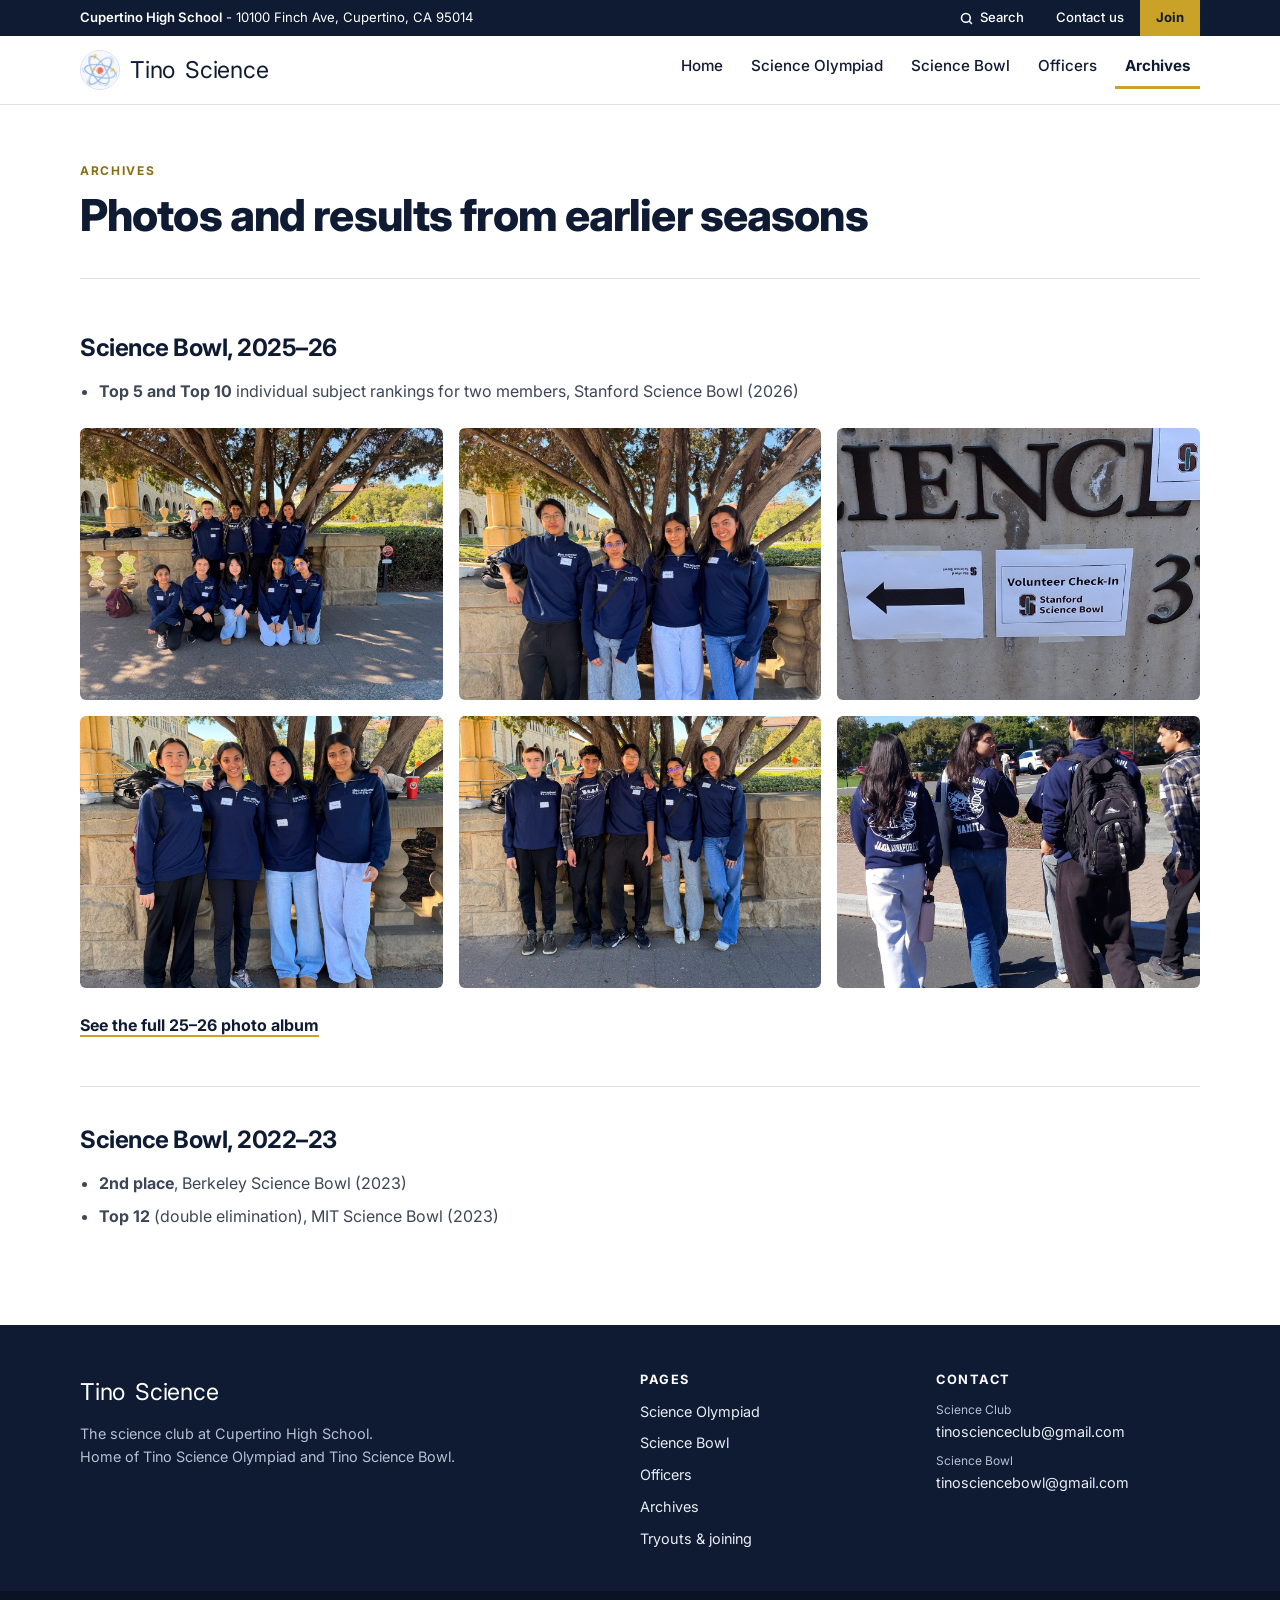
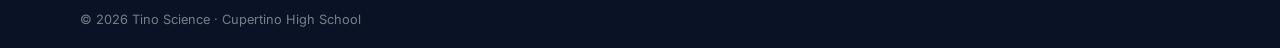
==== commit 5bdc21f9: "plain headings, renamed team tab to officers, search works when u open the file directly - got rid o" ====
--- a/archive.html
+++ b/archive.html
@@ -51,7 +51,7 @@
         <li><a href="index.html">Home</a></li>
         <li><a href="scioly.html">Science Olympiad</a></li>
         <li><a href="scibowl.html">Science Bowl</a></li>
-        <li><a href="team.html">Team</a></li>
+        <li><a href="team.html">Officers</a></li>
         <li><a href="archive.html">Archives</a></li>
       </ul>
     </div>
@@ -62,8 +62,7 @@
     <section class="page-hero">
       <div class="container">
         <span class="eyebrow">Archives</span>
-        <h1>Seasons past.</h1>
-        <p class="lead">Photos and results from earlier seasons.</p>
+        <h1>Photos and results from earlier seasons</h1>
       </div>
     </section>
 
@@ -85,14 +84,12 @@
           <div class="gallery">
             <figure class="media reveal">
               <img src="images/archive/scibowl-2025-26-1.jpg" alt="The full Tino Science Bowl team posing under a tree at Stanford" loading="lazy">
-              <figcaption>The team at Stanford Science Bowl</figcaption>
             </figure>
             <figure class="media reveal">
               <img src="images/archive/scibowl-2025-26-2.jpg" alt="Four Science Bowl teammates at Stanford" loading="lazy">
             </figure>
             <figure class="media reveal">
               <img src="images/archive/scibowl-2025-26-3.jpg" alt="Check-in sign for Stanford Science Bowl" loading="lazy">
-              <figcaption>Checking in</figcaption>
             </figure>
             <figure class="media reveal">
               <img src="images/archive/scibowl-2025-26-4.jpg" alt="Four Science Bowl teammates under a tree at Stanford" loading="lazy">
@@ -102,7 +99,6 @@
             </figure>
             <figure class="media reveal">
               <img src="images/archive/scibowl-2025-26-6.jpg" alt="Science Bowl members walking across the Stanford campus" loading="lazy">
-              <figcaption>Between rounds</figcaption>
             </figure>
           </div>
           <p class="mt reveal"><a class="text-link" href="https://photos.google.com/share/AF1QipPRw6fJWBHXwV3l6jkRcLq7lspEbmwHBP2TqQ3tPfO1cBeeo_zthqMibWebgeDmLA?key=ZldOTDJJR3c3TWlrRG9WNlUzcWRQRk1ZWjJ6bW93" target="_blank" rel="noopener">See the full 25–26 photo album</a></p>
@@ -115,24 +111,6 @@
             <li><strong>Top 12</strong> (double elimination), MIT Science Bowl (2023)</li>
           </ul>
         </div>
-
-        <!-- Science Olympiad photos and past results still needed from the club.
-             When they arrive, replace the paragraph below with a results list
-             and a <div class="gallery"> like the Science Bowl one above. -->
-        <div class="season reveal">
-          <h3 class="season-title">Science Olympiad</h3>
-          <p>Science Olympiad photos and results are coming soon.</p>
-        </div>
-      </div>
-    </section>
-
-    <section class="cta-band on-navy">
-      <div class="container">
-        <div>
-          <h2>Want to be in next year's photos?</h2>
-          <p>Both teams hold tryouts at the start of the school year.</p>
-        </div>
-        <a class="btn btn-primary" href="index.html#join">How to join</a>
       </div>
     </section>
 
@@ -144,14 +122,14 @@
       <div class="footer-grid">
         <div>
           <a class="brand" href="index.html">Tino<span>Science</span></a>
-          <p>The science club at Cupertino High School. Home of Tino Science Olympiad and Tino Science Bowl.</p>
+          <p>The science club at Cupertino High School.<br>Home of Tino Science Olympiad and Tino Science Bowl.</p>
         </div>
         <div>
           <h4>Pages</h4>
           <ul>
             <li><a href="scioly.html">Science Olympiad</a></li>
             <li><a href="scibowl.html">Science Bowl</a></li>
-            <li><a href="team.html">Team</a></li>
+            <li><a href="team.html">Officers</a></li>
             <li><a href="archive.html">Archives</a></li>
             <li><a href="index.html#join">Tryouts &amp; joining</a></li>
           </ul>
--- a/style.css
+++ b/style.css
@@ -66,6 +66,8 @@
 .section + .section { padding-top: 0; }
 .section-head { max-width: 640px; margin-bottom: 36px; }
 .section-head p { font-size: 1.05rem; }
+/* Contact intro is one sentence, so let it run wider and stay on one line */
+#contact .section-head { max-width: none; }
 
 /* Small uppercase label above headings */
 .eyebrow {
@@ -595,6 +597,9 @@
   width: 10px; height: 10px; border-radius: 50%; background: var(--accent);
 }
 .chips { list-style: none; padding: 0; margin: 0; display: flex; flex-wrap: wrap; gap: 8px; }
+/* An empty <li class="chip-break"> forces the chips after it onto a new row */
+.chips li.chip-break { flex-basis: 100%; height: 0; padding: 0; margin: 0; border: 0; background: none; }
+.chips li.chip-break ~ li { margin-top: -8px; } /* keeps the row spacing the same as the gap between chips */
 .chips li {
   margin: 0; padding: 6px 14px; border-radius: 999px;
   background: var(--accent-soft); color: var(--accent-text);
@@ -714,7 +719,9 @@
 .logo-panel img { width: 100%; height: auto; max-width: 460px; object-fit: contain; }
 .feature-media.logo-panel:hover img { transform: none; }
 .hero-with-logo { display: flex; align-items: center; justify-content: space-between; gap: 48px; }
-.hero-logo { width: 260px; height: auto; flex: 0 0 auto; }
+/* Both page logos sit in the same 260 x 140 box, so the two page headers
+   take up the same space. "contain" shrinks each logo to fit without stretching. */
+.hero-logo { width: 260px; height: 140px; object-fit: contain; object-position: right center; flex: 0 0 auto; }
 
 /* Board listing all 23 Science Olympiad events, grouped by category */
 .events-board { border: 1px solid var(--border); border-radius: 8px; padding: 28px 32px; background: #F8FAFC; }
@@ -728,7 +735,7 @@
 }
 @media (max-width: 720px) {
   .hero-with-logo { flex-direction: column-reverse; align-items: flex-start; gap: 24px; }
-  .hero-logo { width: 180px; }
+  .hero-logo { width: 180px; height: 97px; object-position: left center; }
   .logo-panel { padding: 28px; }
   .events-board { padding: 20px; }
   .js .events-board.reveal { transform: translateY(28px); }
@@ -794,6 +801,10 @@
 .cat-tech  { background: #57602F; }   /* Technology & Engineering */
 .cat-inq   { background: #5B3A6B; }   /* Inquiry & Nature of Science */
 
+/* Two plain text columns at the top of the Science Olympiad and Science Bowl pages */
+.info-pair { display: grid; grid-template-columns: 1fr 1fr; gap: 56px; margin-bottom: 72px; }
+@media (max-width: 720px) { .info-pair { grid-template-columns: 1fr; gap: 32px; margin-bottom: 56px; } }
+#scioly .event-tiles { margin-bottom: 0; }
 .events-intro { margin-bottom: 36px; }
 .event-tiles {
   list-style: none; padding: 0; margin: 0 0 88px;
@@ -887,8 +898,9 @@
   #teams .logo-panel { min-height: 0; }
 }
 
-/* Homepage team descriptions: slightly thicker, larger and darker letters so they are easier to read */
-#teams .feature-text p { font-weight: 500; font-size: 1.08rem; color: var(--heading); }
+/* Homepage team descriptions: normal weight, slightly larger letters.
+   To make them bolder again, change font-weight to 500. */
+#teams .feature-text p { font-weight: 400; font-size: 1.08rem; }
 
 /* Team page: officers sorted into role groups, presidents on top and a little bigger */
 .officer-groups { display: flex; flex-wrap: wrap; justify-content: center; gap: 36px 20px; }
@@ -916,3 +928,15 @@
 .officer-lead .officer { padding: 24px 20px; }
 .officer-lead .avatar { width: 230px; height: 230px; font-size: 3.8rem; }
 .bio-label { font-weight: 600; color: var(--heading); }
+
+/* Homepage hero: meeting day, room and advisor in a row under the headline */
+.hero-facts { display: flex; flex-wrap: wrap; gap: 20px 40px; margin: 28px 0 32px; }
+.hero-facts div { padding-left: 16px; border-left: 3px solid var(--accent); }
+.hero-facts dt { font-size: 0.75rem; font-weight: 700; letter-spacing: 0.12em; text-transform: uppercase; color: var(--accent); margin-bottom: 4px; }
+.hero-facts dd { margin: 0; font-family: var(--font-head); font-size: 1.3rem; font-weight: 700; color: #fff; }
+
+/* Homepage hero fills the whole screen under the two top bars (about 105px tall together),
+   with its contents centred top-to-bottom. Only on laptop/desktop widths. */
+@media (min-width: 961px) {
+  .hero-grid { box-sizing: border-box; min-height: calc(100vh - 105px); min-height: calc(100svh - 105px); }
+}
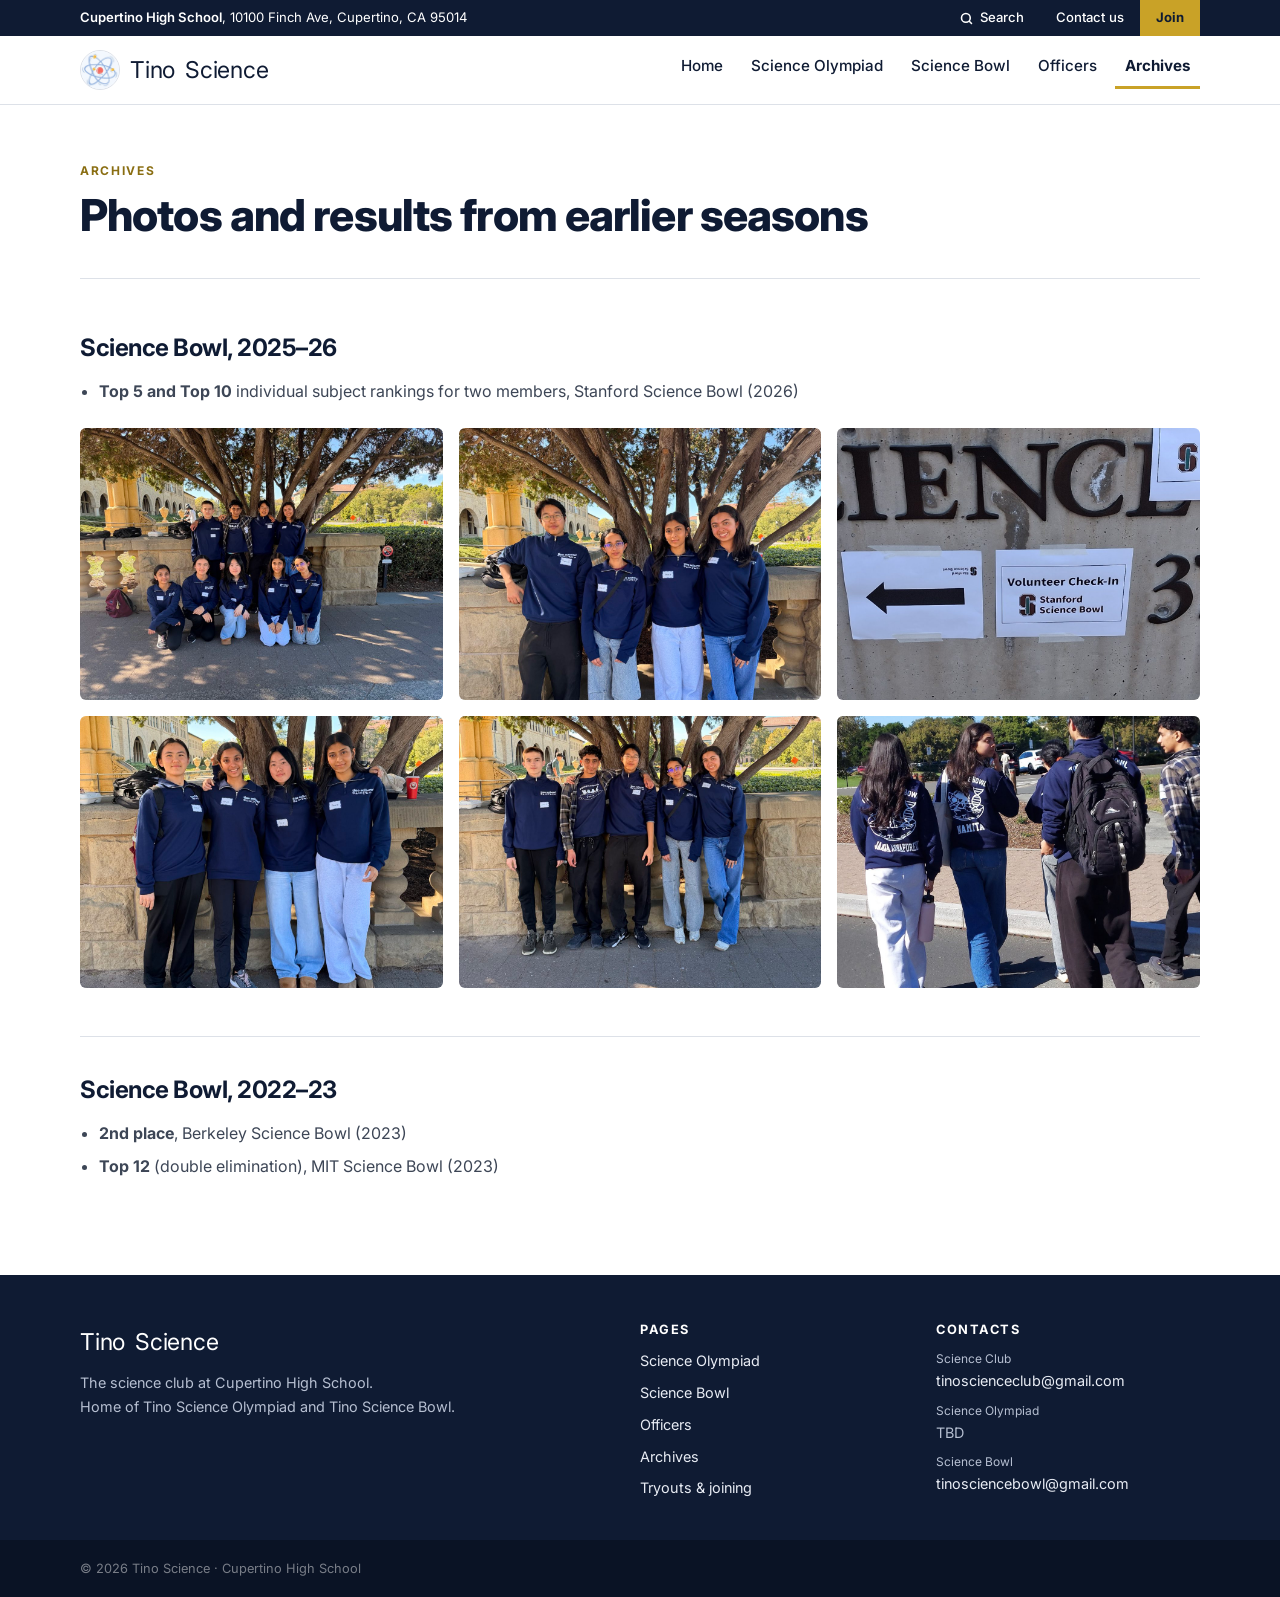
==== commit cad543cc: "fact checked the site and updated wording" ====
--- a/archive.html
+++ b/archive.html
@@ -15,10 +15,10 @@
 <body id="top">
   <a class="skip-link" href="#main">Skip to content</a>
 
-  <!-- TOP BAR (same on every page) -->
+  <!-- top bar (same on every page) -->
   <div class="topbar">
     <div class="container">
-      <a class="topbar-school" href="https://chs.fuhsd.org/" target="_blank" rel="noopener">Cupertino High School<span class="topbar-address"> - 10100 Finch Ave, Cupertino, CA 95014</span></a>
+      <a class="topbar-school" href="https://chs.fuhsd.org/" target="_blank" rel="noopener">Cupertino High School<span class="topbar-address">, 10100 Finch Ave, Cupertino, CA 95014</span></a>
       <div class="topbar-links">
         <button class="topbar-search" type="button" aria-expanded="false" aria-controls="site-search">
           <svg width="15" height="15" viewBox="0 0 24 24" fill="none" stroke="currentColor" stroke-width="2.5" stroke-linecap="round" aria-hidden="true"><circle cx="11" cy="11" r="7"/><path d="m20 20-3.5-3.5"/></svg>
@@ -30,7 +30,7 @@
     </div>
   </div>
 
-  <!-- SEARCH PANEL: opens under the top bar when "Search" is clicked. script.js fills in the results. -->
+  <!-- search panel: opens under the top bar when "search" is clicked. script.js fills in the results -->
   <div class="search-panel" id="site-search" hidden>
     <div class="container">
       <label class="search-label" for="search-input">Search this site</label>
@@ -40,7 +40,7 @@
     </div>
   </div>
 
-  <!-- NAVIGATION (same on every page) -->
+  <!-- navigation (same on every page) -->
   <header class="nav">
     <div class="container">
       <a class="brand" href="index.html"><img src="images/logo-mark.jpg" alt="" width="40" height="40">Tino<span>Science</span></a>
@@ -66,14 +66,12 @@
       </div>
     </section>
 
-    <!-- =====================================================================
-         ARCHIVES
-         To add a photo: put it in images/archive/, then copy one
+    <!-- archives
+         to add a photo: put it in images/archive/, then copy one
          <figure class="media reveal"> block and change the file name, the alt
-         text (a short description) and the caption.
-         To start a new season: copy a whole <div class="season"> block and put
-         it above the older one, so the newest season is first.
-         ===================================================================== -->
+         text (a short discription) and teh caption.
+         to start a new season: copy a whole <div class="season"> block and put
+         it above the older one, so the newest season is first -->
     <section class="section" id="archives">
       <div class="container">
         <div class="season">
@@ -101,7 +99,6 @@
               <img src="images/archive/scibowl-2025-26-6.jpg" alt="Science Bowl members walking across the Stanford campus" loading="lazy">
             </figure>
           </div>
-          <p class="mt reveal"><a class="text-link" href="https://photos.google.com/share/AF1QipPRw6fJWBHXwV3l6jkRcLq7lspEbmwHBP2TqQ3tPfO1cBeeo_zthqMibWebgeDmLA?key=ZldOTDJJR3c3TWlrRG9WNlUzcWRQRk1ZWjJ6bW93" target="_blank" rel="noopener">See the full 25–26 photo album</a></p>
         </div>
 
         <div class="season reveal">
@@ -116,7 +113,7 @@
 
   </main>
 
-  <!-- FOOTER (same on every page) -->
+  <!-- footer (same on every page) -->
   <footer class="footer">
     <div class="container">
       <div class="footer-grid">
@@ -135,9 +132,10 @@
           </ul>
         </div>
         <div>
-          <h4>Contact</h4>
+          <h4>Contacts</h4>
           <ul>
             <li><span class="footer-label">Science Club</span><a href="mailto:tinoscienceclub@gmail.com">tinoscienceclub@gmail.com</a></li>
+            <li><span class="footer-label">Science Olympiad</span>TBD</li>
             <li><span class="footer-label">Science Bowl</span><a href="mailto:tinosciencebowl@gmail.com">tinosciencebowl@gmail.com</a></li>
           </ul>
         </div>
--- a/style.css
+++ b/style.css
@@ -1,18 +1,16 @@
-/* ==========================================================================
-   Tino Science — site styles
-   Everything in :root is a "design token". Change a value here and it
-   updates on every page. To switch the accent from gold to teal, change
-   --accent to #1F8A8A and --accent-text to #176B6B.
-   ========================================================================== */
+/* tino science - site styles
+   everything in :root is a "design token". change a value here and it
+   updates on every page. to switch the accent from gold to teal, change
+   --accent to #1f8a8a and --accent-text to #176b6b */
 :root {
   --navy: #0F1B33;
-  --navy-2: #182847;          /* slightly lighter navy, used in gradients */
+  --navy-2: #182847;          /* slighty lighter navy, used in gradients */
   --bg: #FFFFFF;
   --surface: #FFFFFF;
   --border: #DDE1E8;
   --text: #3D4656;
   --heading: #0F1B33;
-  --accent: #C9A227;          /* gold. Alternative: teal #1F8A8A */
+  --accent: #C9A227;          /* gold. alternative: teal #1f8a8a */
   --accent-text: #8A6E12;     /* darker gold for small text on light backgrounds */
   --accent-soft: rgba(201, 162, 39, 0.14);
   --on-navy-muted: #B6BFD1;   /* body text on navy */
@@ -26,7 +24,7 @@
 
 html { scroll-behavior: smooth; }
 
-/* Leave room for the sticky nav when a menu link scrolls to a section */
+/* leave room for the sticky nav when a menu link scrolls to a section */
 section[id] { scroll-margin-top: 72px; }
 
 body {
@@ -66,10 +64,10 @@
 .section + .section { padding-top: 0; }
 .section-head { max-width: 640px; margin-bottom: 36px; }
 .section-head p { font-size: 1.05rem; }
-/* Contact intro is one sentence, so let it run wider and stay on one line */
+/* contact intro is one sentence, so let it run wider and stay on one line */
 #contact .section-head { max-width: none; }
 
-/* Small uppercase label above headings */
+/* small uppercase label above headings */
 .eyebrow {
   display: block;
   font-family: var(--font-body);
@@ -82,7 +80,7 @@
 }
 .on-navy .eyebrow { color: var(--accent); }
 
-/* Skip link for keyboard users */
+/* skip link for keyboard users */
 .skip-link {
   position: absolute; left: -999px; top: 8px;
   background: var(--accent); color: var(--navy);
@@ -90,9 +88,7 @@
 }
 .skip-link:focus { left: 8px; }
 
-/* --------------------------------------------------------------------------
-   Navigation
-   -------------------------------------------------------------------------- */
+/* navigation */
 .nav {
   background: var(--navy);
   position: sticky;
@@ -161,9 +157,7 @@
 }
 .nav-toggle svg { display: block; }
 
-/* --------------------------------------------------------------------------
-   Buttons
-   -------------------------------------------------------------------------- */
+/* buttons */
 .btn {
   display: inline-flex;
   align-items: center;
@@ -194,9 +188,7 @@
 }
 .text-link:hover { color: var(--accent-text); }
 
-/* --------------------------------------------------------------------------
-   Hero (homepage)
-   -------------------------------------------------------------------------- */
+/* hero (homepage) */
 .on-navy { background: var(--navy); color: var(--on-navy-muted); }
 .on-navy h1, .on-navy h2, .on-navy h3 { color: #fff; }
 .on-navy a { color: #fff; }
@@ -233,7 +225,7 @@
 .icon-links a:hover { background: rgba(255, 255, 255, 0.1); border-color: var(--accent); color: var(--accent); }
 .icon-links svg { width: 20px; height: 20px; }
 
-/* 3D element container. On phones this is hidden (see media queries). */
+/* 3d element container. on phones this is hidden (see media queries) */
 .hero-visual {
   position: relative;
   width: 100%;
@@ -254,7 +246,7 @@
 }
 .hero-visual.is-fallback .hint { display: none; }
 
-/* Stats row, sits at the bottom of the hero */
+/* stats row, sits at the bottom of the hero */
 .stats {
   display: grid;
   grid-template-columns: repeat(4, 1fr);
@@ -272,9 +264,7 @@
 }
 .stat-label { font-size: 0.9rem; color: var(--on-navy-muted); }
 
-/* --------------------------------------------------------------------------
-   Page hero (sub-pages)
-   -------------------------------------------------------------------------- */
+/* page hero (sub-pages) */
 .page-hero {
   background: linear-gradient(180deg, var(--navy) 0%, var(--navy-2) 100%);
   padding: 64px 0 56px;
@@ -283,9 +273,7 @@
 .page-hero .lead { font-size: 1.1rem; max-width: 640px; margin: 16px 0 0; }
 .page-hero .hero-actions { margin-top: 28px; }
 
-/* --------------------------------------------------------------------------
-   Cards and grids
-   -------------------------------------------------------------------------- */
+/* cards and grids */
 .card {
   background: var(--surface);
   border: 1px solid var(--border);
@@ -299,14 +287,14 @@
 .grid-3 { display: grid; grid-template-columns: repeat(3, 1fr); gap: 24px; }
 .grid-4 { display: grid; grid-template-columns: repeat(4, 1fr); gap: 24px; }
 
-/* Team cards on the homepage */
+/* team cards on the homepage */
 .team-card { padding: 0; overflow: hidden; display: flex; flex-direction: column; }
 .team-card .media { aspect-ratio: 16 / 10; }
 .team-card .card-body { padding: 28px; display: flex; flex-direction: column; flex: 1; }
 .team-card .card-body p { flex: 1; }
 .team-card h3 { font-size: 1.5rem; }
 
-/* Image box. If the image file is missing, a placeholder shows instead. */
+/* image box. if the image file is missing, a placeholder shows insted */
 .media {
   position: relative;
   background: linear-gradient(135deg, #1a2a4d, #0F1B33);
@@ -339,7 +327,7 @@
 }
 .photo-16x9 { aspect-ratio: 16 / 9; }
 
-/* Feature list cards (e.g. "Why join") */
+/* feature list cards (like "why join") */
 .feature { display: flex; gap: 16px; align-items: flex-start; }
 .feature .num {
   flex: 0 0 40px; height: 40px;
@@ -352,7 +340,7 @@
 .feature h3 { font-size: 1.05rem; margin-bottom: 4px; }
 .feature p { font-size: 0.95rem; margin: 0; }
 
-/* Upcoming competitions */
+/* upcoming competitions */
 .event { display: flex; flex-direction: column; gap: 10px; }
 .event .when {
   font-family: var(--font-head); font-weight: 700; font-size: 1.1rem; color: var(--accent-text);
@@ -368,7 +356,7 @@
 }
 .pill.navy { background: var(--navy); color: #fff; }
 
-/* Competition table */
+/* competition table */
 .table-wrap { overflow-x: auto; }
 table.schedule {
   width: 100%;
@@ -389,7 +377,7 @@
 table.schedule tr:last-child td { border-bottom: 0; }
 table.schedule td:first-child { font-weight: 600; color: var(--heading); white-space: nowrap; }
 
-/* Officers */
+/* officers */
 .officer-grid { display: grid; grid-template-columns: repeat(auto-fill, minmax(170px, 1fr)); gap: 20px; }
 .officer { text-align: center; padding: 24px 16px; }
 .avatar {
@@ -406,7 +394,7 @@
 .officer h3 { font-size: 1rem; margin-bottom: 2px; }
 .officer .role { font-size: 0.85rem; margin: 0; }
 
-/* Contact */
+/* contact */
 .contact-list { list-style: none; padding: 0; margin: 0; }
 .contact-list li { display: flex; gap: 12px; align-items: flex-start; margin-bottom: 12px; }
 .contact-list svg { width: 20px; height: 20px; flex: 0 0 20px; margin-top: 3px; color: var(--accent-text); }
@@ -414,12 +402,12 @@
 .contact-list a:hover { text-decoration: underline; }
 .contact-list .label { display: block; font-size: 0.8rem; color: var(--text); }
 
-/* Long-form text blocks on team pages */
+/* long-form text blocks on team pages */
 .prose { max-width: 720px; }
 .prose p { font-size: 1.05rem; }
 .prose h2 { margin-top: 0; }
 
-/* Callout box */
+/* callout box */
 .callout {
   border-left: 4px solid var(--accent);
   background: var(--surface);
@@ -428,7 +416,7 @@
 }
 .callout p:last-child { margin-bottom: 0; }
 
-/* Timeline on the join page */
+/* timeline on the join page */
 .timeline { list-style: none; padding: 0; margin: 0; display: grid; gap: 0; }
 .timeline li { display: grid; grid-template-columns: 24px 1fr; gap: 16px; padding-bottom: 28px; position: relative; }
 .timeline li::before {
@@ -444,7 +432,7 @@
 .timeline p { margin: 0; font-size: 0.95rem; }
 .timeline .when { font-size: 0.78rem; font-weight: 700; letter-spacing: 0.1em; text-transform: uppercase; color: var(--accent-text); }
 
-/* FAQ */
+/* faq */
 details.faq { border-bottom: 1px solid var(--border); padding: 18px 0; }
 details.faq summary {
   cursor: pointer; font-weight: 700; color: var(--heading); font-family: var(--font-head); font-size: 1.05rem;
@@ -455,15 +443,13 @@
 details.faq[open] summary::after { content: "–"; }
 details.faq p { margin: 12px 0 0; }
 
-/* CTA band */
+/* cta band */
 .cta-band { padding: 64px 0; }
 .cta-band .container { display: flex; flex-wrap: wrap; align-items: center; justify-content: space-between; gap: 24px; }
 .cta-band h2 { margin: 0 0 8px; }
 .cta-band p { margin: 0; max-width: 520px; }
 
-/* --------------------------------------------------------------------------
-   Footer
-   -------------------------------------------------------------------------- */
+/* footer */
 .footer { background: var(--navy); color: var(--on-navy-muted); padding: 48px 0 28px; font-size: 0.9rem; }
 .footer-grid { display: grid; grid-template-columns: 2fr 1fr 1fr; gap: 32px; margin-bottom: 32px; }
 .footer h4 { color: #fff; font-size: 0.8rem; letter-spacing: 0.12em; text-transform: uppercase; margin-bottom: 12px; }
@@ -480,9 +466,7 @@
   color: rgba(255, 255, 255, 0.45);
 }
 
-/* --------------------------------------------------------------------------
-   Responsive
-   -------------------------------------------------------------------------- */
+/* responsive */
 @media (max-width: 960px) {
   .hero-grid { grid-template-columns: 1fr; gap: 32px; padding-top: 56px; }
   .hero-visual { max-width: 380px; }
@@ -505,7 +489,7 @@
   .nav-links a { padding: 12px; }
   .nav-links .nav-cta a { margin: 8px 0 0; text-align: center; }
 
-  /* The 3D element is hidden on phones to keep the page light and fast. */
+  /* the 3d element is hidden on phones to keep the page light and fast */
   .hero-visual { display: none; }
   .hero-grid { padding: 48px 0 40px; }
   .stats { grid-template-columns: repeat(2, 1fr); padding: 28px 0 44px; }
@@ -521,9 +505,7 @@
   .btn:hover { transform: none; }
 }
 
-/* --------------------------------------------------------------------------
-   Small extras
-   -------------------------------------------------------------------------- */
+/* small extras */
 .grid-5 { display: grid; grid-template-columns: repeat(5, 1fr); gap: 16px; }
 .subject { text-align: center; padding: 20px 12px; }
 .subject .avatar { font-size: 1.1rem; width: 56px; height: 56px; margin-bottom: 10px; }
@@ -531,7 +513,7 @@
 .avatar.sm { width: 40px; height: 40px; font-size: 0.85rem; margin: 0; flex: 0 0 40px; }
 .mt { margin-top: 24px; }
 
-/* Archives page: one .season block per school year, with results and a photo grid */
+/* archives page: one .season block per school year, with results and a photo grid */
 .season + .season { margin-top: 48px; padding-top: 40px; border-top: 1px solid var(--border); }
 .season-title { font-size: 1.5rem; margin-bottom: 16px; }
 .results { margin: 0 0 24px; }
@@ -542,7 +524,7 @@
 @media (max-width: 960px) { .grid-5 { grid-template-columns: repeat(3, 1fr); } }
 @media (max-width: 720px) { .grid-5 { grid-template-columns: repeat(2, 1fr); } }
 
-/* Keep the six nav links on one line on tablets and small laptops */
+/* keep the six nav links on one line on tablets and small laptops */
 .nav-links a { white-space: nowrap; }
 @media (min-width: 721px) and (max-width: 900px) {
   .nav-links { gap: 0; }
@@ -550,10 +532,8 @@
   .nav-links .nav-cta a { padding: 8px 14px; margin-left: 6px; }
 }
 
-/* --------------------------------------------------------------------------
-   Feature rows: one picture + one short description, side by side.
-   Add class "flip" to put the picture on the left.
-   -------------------------------------------------------------------------- */
+/* feature rows: one pictuer + one short discription, side by side.
+   add class "flip" to put the picture on the left */
 .feature-row {
   display: grid;
   grid-template-columns: 5fr 7fr;
@@ -574,8 +554,16 @@
   box-shadow: 0 24px 48px -24px rgba(15, 27, 51, 0.45);
 }
 .feature-media img { width: 100%; height: 100%; object-fit: cover; }
-
-/* Navy number panel, used where there is no photo yet */
+/* small light label in the bottom corner of a picture, e.g. "2025–26 team" */
+.feature-media.has-tag { position: relative; }
+.photo-tag {
+  position: absolute; right: 12px; bottom: 10px; z-index: 1;
+  font-size: 0.8rem; font-weight: 400; letter-spacing: 0.02em;
+  color: rgba(255, 255, 255, 0.9);
+  text-shadow: 0 1px 3px rgba(0, 0, 0, 0.7);
+}
+
+/* navy number panel, used where theres no photo yet */
 .stat-panel {
   display: flex; flex-direction: column; justify-content: center;
   padding: 40px 48px;
@@ -597,9 +585,9 @@
   width: 10px; height: 10px; border-radius: 50%; background: var(--accent);
 }
 .chips { list-style: none; padding: 0; margin: 0; display: flex; flex-wrap: wrap; gap: 8px; }
-/* An empty <li class="chip-break"> forces the chips after it onto a new row */
+/* an empty <li class="chip-break"> forces the chips after it onto a new row */
 .chips li.chip-break { flex-basis: 100%; height: 0; padding: 0; margin: 0; border: 0; background: none; }
-.chips li.chip-break ~ li { margin-top: -8px; } /* keeps the row spacing the same as the gap between chips */
+.chips li.chip-break ~ li { margin-top: -8px; } /* keeps the row spacing the same as the gap bewteen chips */
 .chips li {
   margin: 0; padding: 6px 14px; border-radius: 999px;
   background: var(--accent-soft); color: var(--accent-text);
@@ -610,11 +598,9 @@
 .steps li::marker { font-family: var(--font-head); font-weight: 700; color: var(--accent-text); }
 .faq-block { margin-top: 64px; }
 
-/* --------------------------------------------------------------------------
-   Scroll animations. Anything with class "reveal" fades and slides in when
-   it scrolls into view. Pictures in feature rows slide in from their side.
-   Only active when JavaScript runs (html.js) and motion is allowed.
-   -------------------------------------------------------------------------- */
+/* scroll animations. anything with class "reveal" fades and slides in when
+   it scrolls into view. pictures in feature rows slide in from thier side.
+   only active when javascript runs (html.js) and motion is allowed */
 @media (prefers-reduced-motion: no-preference) {
   .js .reveal {
     opacity: 0;
@@ -628,7 +614,7 @@
   .js .reveal.is-visible,
   .js .flip .feature-media.reveal.is-visible { opacity: 1; transform: none; }
 
-  /* Gold line that draws in under each feature label */
+  /* gold line that draws in under each feature label */
   .feature-text .eyebrow::after {
     content: ""; display: block; height: 2px; margin-top: 8px;
     width: 48px; background: var(--accent);
@@ -653,21 +639,19 @@
   .faq-block { margin-top: 40px; }
 }
 
-/* Stop sliding-in pictures from causing sideways scroll */
+/* stop sliding-in pictures from causing sideways scroll */
 main { overflow-x: clip; }
 
-/* Info cards on the homepage (when, where, advisor) */
+/* info cards on the homepage (when, where, advisor) */
 .info h3 { font-size: 1.5rem; margin-bottom: 6px; }
 .info p { font-size: 0.95rem; }
 
-/* ==========================================================================
-   Clean, institutional look: white pages, a slim navy top bar, a white menu
-   bar, squared buttons and plain page titles.
-   ========================================================================== */
+/* clean, institutional look: white pages, a slim navy top bar, a white menu
+   bar, squared buttons and plain page titles */
 h1, h2, h3, h4 { letter-spacing: -0.02em; }
 h1 { font-weight: 800; }
 
-/* Slim top bar with the school name and the Join button */
+/* slim top bar with teh school name and teh join button */
 .topbar { background: var(--navy); color: #fff; font-size: 0.82rem; }
 .topbar .container { display: flex; align-items: stretch; justify-content: space-between; min-height: 36px; }
 .topbar span { display: flex; align-items: center; }
@@ -676,7 +660,7 @@
 .topbar-links a:hover { text-decoration: underline; }
 .topbar-links .topbar-cta { background: var(--accent); color: var(--navy); font-weight: 700; }
 
-/* White menu bar */
+/* white menu bar */
 .nav { background: #fff; border-bottom: 1px solid var(--border); }
 .nav .container { min-height: 68px; }
 .brand { color: var(--navy); font-weight: 400; font-size: 1.45rem; }
@@ -686,24 +670,24 @@
 .nav-links a[aria-current] { color: var(--heading); font-weight: 700; border-bottom-color: var(--accent); }
 .nav-toggle { border-color: var(--border); color: var(--navy); }
 
-/* Squared buttons and tags */
+/* squared buttons and tags */
 .btn { border-radius: 4px; padding: 12px 22px; }
 .pill, .chips li { border-radius: 4px; }
 .feature-media { border-radius: 8px; box-shadow: none; }
 .card { box-shadow: 0 1px 2px rgba(15, 27, 51, 0.04); }
 
-/* Plain page title on the inner pages, with a rule underneath */
+/* plain page title on the inner pages, with a rule underneeth */
 .page-hero { background: #fff; padding: 56px 0 0; }
 .page-hero .container { padding-bottom: 40px; border-bottom: 1px solid var(--border); }
 .page-hero h1 { font-size: clamp(2rem, 4vw, 2.75rem); margin-bottom: 0; }
 .page-hero .lead { font-size: 1.1rem; margin-top: 14px; }
 .page-hero + .section { padding-top: 56px; }
 
-/* Links in running text: accent underline */
+/* links in running text: accent underline */
 .prose a, .section p a, .steps a, .faq a { color: var(--heading); text-decoration: underline; text-decoration-color: var(--accent); text-decoration-thickness: 2px; text-underline-offset: 3px; }
 .text-link { text-decoration: none !important; }
 
-/* Footer: darker strip along the bottom */
+/* footer: darker strip along the bottom */
 .footer { padding-bottom: 0; }
 .footer-bottom { margin: 0 calc(50% - 50vw); padding: 18px calc(50vw - 50%); background: #0A1325; border-top: 0; }
 
@@ -714,16 +698,16 @@
   .page-hero { padding-top: 40px; }
 }
 
-/* Science Olympiad logo panel (homepage) and logo beside the page title */
+/* science olympiad logo panel (homepage) and logo beside the page title */
 .logo-panel { background: #F3F6FB; border: 1px solid var(--border); display: flex; align-items: center; justify-content: center; padding: 48px; }
 .logo-panel img { width: 100%; height: auto; max-width: 460px; object-fit: contain; }
 .feature-media.logo-panel:hover img { transform: none; }
 .hero-with-logo { display: flex; align-items: center; justify-content: space-between; gap: 48px; }
-/* Both page logos sit in the same 260 x 140 box, so the two page headers
-   take up the same space. "contain" shrinks each logo to fit without stretching. */
+/* both page logos sit in the same 260 x 140 box, so the two page headers
+   take up the same space. "contain" shrinks each logo to fit without stretching */
 .hero-logo { width: 260px; height: 140px; object-fit: contain; object-position: right center; flex: 0 0 auto; }
 
-/* Board listing all 23 Science Olympiad events, grouped by category */
+/* board listing all 23 science olympiad events, grouped by catagory */
 .events-board { border: 1px solid var(--border); border-radius: 8px; padding: 28px 32px; background: #F8FAFC; }
 .events-title { font-size: 1.15rem; margin-bottom: 20px; }
 .event-group + .event-group { margin-top: 18px; padding-top: 18px; border-top: 1px solid var(--border); }
@@ -743,14 +727,12 @@
 
 .feature-row:has(.events-board) { align-items: start; }
 
-/* Club logo next to the "Tino Science" name in the menu bar */
+/* club logo next to the "tino science" name in the menu bar */
 .nav .brand img { width: 40px; height: 40px; border-radius: 50%; border: 1px solid var(--border); }
 
-/* --------------------------------------------------------------------------
-   Moving glow behind the atom (homepage hero).
-   Two soft gold circles are drawn with ::before and ::after, blurred, and
-   slowly drifted around by the @keyframes animations below.
-   -------------------------------------------------------------------------- */
+/* moving glow behind the atom (homepage hero).
+   two soft gold circles are drawn with ::before and ::after, blurred, and
+   slowly drifted around by the @keyframes animations below */
 .hero { background: linear-gradient(180deg, var(--navy) 0%, var(--navy-2) 100%); }
 .hero > .container { position: relative; z-index: 1; }   /* keep text and atom above the glow */
 .hero::before, .hero::after {
@@ -791,56 +773,64 @@
   .nav .brand img { width: 34px; height: 34px; }
 }
 
-/* --------------------------------------------------------------------------
-   The 23 event tiles on the Science Olympiad page.
-   One color per category. To change a color, edit the five lines below.
-   -------------------------------------------------------------------------- */
-.cat-life  { background: #2F6F68; }   /* Life, Personal & Social Science */
-.cat-earth { background: #14335C; }   /* Earth and Space Science */
-.cat-phys  { background: #B5412F; }   /* Physical Science & Chemistry */
-.cat-tech  { background: #57602F; }   /* Technology & Engineering */
-.cat-inq   { background: #5B3A6B; }   /* Inquiry & Nature of Science */
-
-/* Two plain text columns at the top of the Science Olympiad and Science Bowl pages */
+/* the 23 event tiles on the science olympiad page.
+   one color per category. to change a color, edit the five lines below */
+.cat-life  { background: #2F6F68; }   /* life, personal & social science */
+.cat-earth { background: #14335C; }   /* earth and space science */
+.cat-phys  { background: #B5412F; }   /* physical science & chemistry */
+.cat-tech  { background: #57602F; }   /* technology & engineering */
+.cat-inq   { background: #5B3A6B; }   /* inquiry & nature of science */
+
+/* two plain text columns at the top of the science olympiad and science bowl pages */
 .info-pair { display: grid; grid-template-columns: 1fr 1fr; gap: 56px; margin-bottom: 72px; }
 @media (max-width: 720px) { .info-pair { grid-template-columns: 1fr; gap: 32px; margin-bottom: 56px; } }
+/* the summer bootcamp note on the scioly page: same gap below it as above it */
+#scioly .callout { margin-bottom: 72px; }
+@media (max-width: 720px) { #scioly .callout { margin-bottom: 56px; } }
 #scioly .event-tiles { margin-bottom: 0; }
 .events-intro { margin-bottom: 36px; }
 .event-tiles {
   list-style: none; padding: 0; margin: 0 0 88px;
-  display: grid; grid-template-columns: repeat(4, 1fr); gap: 4px;
-}
-.event-tile { margin: 0; padding: 28px 24px 24px; color: #fff; display: flex; flex-direction: column; }
-.event-tile h3 { color: #fff; text-align: center; font-size: 1.3rem; margin-bottom: 10px; }
-.event-about { text-align: center; font-weight: 600; font-size: 0.98rem; line-height: 1.45; margin: 0 0 18px; flex: 1; }
-.event-meta { margin: 0; padding-top: 14px; border-top: 1px solid rgba(255, 255, 255, 0.55); font-size: 0.85rem; line-height: 1.6; color: rgba(255, 255, 255, 0.92); }
+  /* three tiles per row. grid-auto-rows: 1fr makes every row the same height,
+     so all the tiles are the same size */
+  display: grid; grid-template-columns: repeat(3, 1fr); grid-auto-rows: 1fr; gap: 4px;
+}
+.event-tile { margin: 0; padding: 34px 28px 28px; color: #fff; display: flex; flex-direction: column; }
+.event-tile h3 { color: #fff; text-align: center; font-size: 1.4rem; margin-bottom: 12px; }
+/* flex: 1 makes the description fill the spare space, which pushes the white
+   line and the category/format text to the same spot at the bottom of every tile */
+.event-about { text-align: center; font-weight: 600; font-size: 1rem; line-height: 1.45; margin: 0 0 20px; flex: 1; }
+.event-meta { margin: 0; padding-top: 14px; border-top: 1px solid rgba(255, 255, 255, 0.55); font-size: 0.88rem; line-height: 1.6; color: rgba(255, 255, 255, 0.92); }
 @media (prefers-reduced-motion: no-preference) {
   .js .event-tile.reveal { transition-duration: 0.5s; }
-  .js .event-tile.reveal:nth-child(4n+2) { transition-delay: 0.07s; }
-  .js .event-tile.reveal:nth-child(4n+3) { transition-delay: 0.14s; }
-  .js .event-tile.reveal:nth-child(4n) { transition-delay: 0.21s; }
-}
-@media (max-width: 960px) { .event-tiles { grid-template-columns: repeat(2, 1fr); } }
-@media (max-width: 520px) { .event-tiles { grid-template-columns: 1fr; margin-bottom: 56px; } }
-
-/* Hero without the stats row: a little more room at the bottom */
+  .js .event-tile.reveal:nth-child(3n+2) { transition-delay: 0.07s; }
+  .js .event-tile.reveal:nth-child(3n) { transition-delay: 0.14s; }
+}
+@media (max-width: 1079px) { .event-tiles { grid-template-columns: repeat(2, 1fr); } }
+/* on narrow two-column screens a long category can wrap onto a second line,
+   so keep room for it in every tile and the white lines stay level */
+@media (max-width: 760px) { .event-meta { min-height: calc(14px + 4.8em); } }
+@media (max-width: 520px) {
+  .event-tiles { grid-template-columns: 1fr; grid-auto-rows: auto; margin-bottom: 56px; }
+  .event-meta { min-height: 0; }
+}
+
+/* hero without the stats row: a litle more room at the bottom */
 .hero-grid { padding-bottom: 72px; }
 @media (max-width: 720px) { .hero-grid { padding-bottom: 48px; } }
 
-/* Clickable section titles (homepage team rows) */
+/* clickable section titles (homepage team rows) */
 .title-link { color: inherit; text-decoration: none; background: linear-gradient(var(--accent), var(--accent)) left bottom / 0 3px no-repeat; transition: background-size 0.3s ease; padding-bottom: 2px; }
 .title-link::after { content: " \2192"; color: var(--accent-text); display: inline-block; transition: transform 0.2s ease; }
 .title-link:hover, .title-link:focus-visible { background-size: 100% 3px; }
 .title-link:hover::after { transform: translateX(4px); }
 
-/* Science Bowl logo panel: white, with the required credit line underneath */
+/* science bowl logo panel: white, with the required credit line underneath */
 .logo-panel-white { background: #fff; flex-direction: column; gap: 20px; }
 .logo-panel-white img { max-width: 380px; }
 .logo-panel figcaption { font-size: 0.75rem; line-height: 1.5; color: var(--text); text-align: center; max-width: 420px; }
 
-/* --------------------------------------------------------------------------
-   Top bar: school link, search, contact, join
-   -------------------------------------------------------------------------- */
+/* top bar: school link, search, contact, join */
 html { background: var(--navy); }          /* navy shows if the page is pulled past its top or bottom */
 body { background: #fff; }
 .topbar-school { display: flex; align-items: center; color: #fff; text-decoration: none; font-weight: 600; white-space: pre; }
@@ -879,17 +869,17 @@
 .topbar .topbar-address { display: inline; }
 @media (max-width: 900px) { .topbar .topbar-address { display: none; } }
 
-/* Logo panels: plain white, no box around them */
+/* logo panels: plain white, no box around them */
 .logo-panel { background: #fff; border: 0; }
 
-/* Flat atom picture in the hero */
+/* flat atom picture in the hero */
 .hero-visual .atom-flat { display: block; width: 100%; height: 100%; }
 
-/* Site name: "Science" is the same colour as "Tino" (navy in the menu bar, white in the footer) */
+/* site name: "science" is the same color as "tino" (navy in the menu bar, white in the footer) */
 .brand span { color: inherit; font-weight: inherit; }
 .footer .brand { color: #fff; }
 
-/* Homepage team rows: both rows use the same two equal columns so their edges line up */
+/* homepage team rows: both rows use the same two equal columns so their edges line up */
 #teams .feature-row, #teams .feature-row.flip { grid-template-columns: 1fr 1fr; }
 #teams .logo-panel { padding: 24px 0; aspect-ratio: auto; min-height: 320px; }
 #teams .logo-panel img { max-width: 420px; }
@@ -898,11 +888,11 @@
   #teams .logo-panel { min-height: 0; }
 }
 
-/* Homepage team descriptions: normal weight, slightly larger letters.
-   To make them bolder again, change font-weight to 500. */
+/* homepage team descriptions: normal weight, slightly larger letters.
+   to make them bolder again, change font-weight to 500 */
 #teams .feature-text p { font-weight: 400; font-size: 1.08rem; }
 
-/* Team page: officers sorted into role groups, presidents on top and a little bigger */
+/* team page: officers sorted into role groups, presidents on top and a little bigger */
 .officer-groups { display: flex; flex-wrap: wrap; justify-content: center; gap: 36px 20px; }
 .officer-groups-lead { margin-bottom: 48px; }
 .officer-group { max-width: 100%; }
@@ -919,24 +909,24 @@
 .officer-lead .role { font-size: 0.95rem; }
 .officer-lead .bio { font-size: 0.92rem; }
 
-/* Footer contact: small label above each email */
+/* footer contact: small label above each email */
 .footer-label { display: block; font-size: 0.75rem; color: var(--on-navy-muted); }
 
-/* Team page: big round photo that fills most of the card */
+/* team page: big round photo that fills most of the card */
 .officer-cards .officer { padding: 20px 16px; }
 .officer-cards .avatar { width: 170px; height: 170px; max-width: 100%; font-size: 2.8rem; margin-bottom: 16px; }
 .officer-lead .officer { padding: 24px 20px; }
 .officer-lead .avatar { width: 230px; height: 230px; font-size: 3.8rem; }
 .bio-label { font-weight: 600; color: var(--heading); }
 
-/* Homepage hero: meeting day, room and advisor in a row under the headline */
+/* homepage hero: meeting day, room and advisor in a row under the headline */
 .hero-facts { display: flex; flex-wrap: wrap; gap: 20px 40px; margin: 28px 0 32px; }
 .hero-facts div { padding-left: 16px; border-left: 3px solid var(--accent); }
 .hero-facts dt { font-size: 0.75rem; font-weight: 700; letter-spacing: 0.12em; text-transform: uppercase; color: var(--accent); margin-bottom: 4px; }
 .hero-facts dd { margin: 0; font-family: var(--font-head); font-size: 1.3rem; font-weight: 700; color: #fff; }
 
-/* Homepage hero fills the whole screen under the two top bars (about 105px tall together),
-   with its contents centred top-to-bottom. Only on laptop/desktop widths. */
+/* homepage hero fills the whole screen under the two top bars (about 105px tall together),
+   with its contents centered top-to-bottom. only on laptop/desktop widths */
 @media (min-width: 961px) {
   .hero-grid { box-sizing: border-box; min-height: calc(100vh - 105px); min-height: calc(100svh - 105px); }
 }
